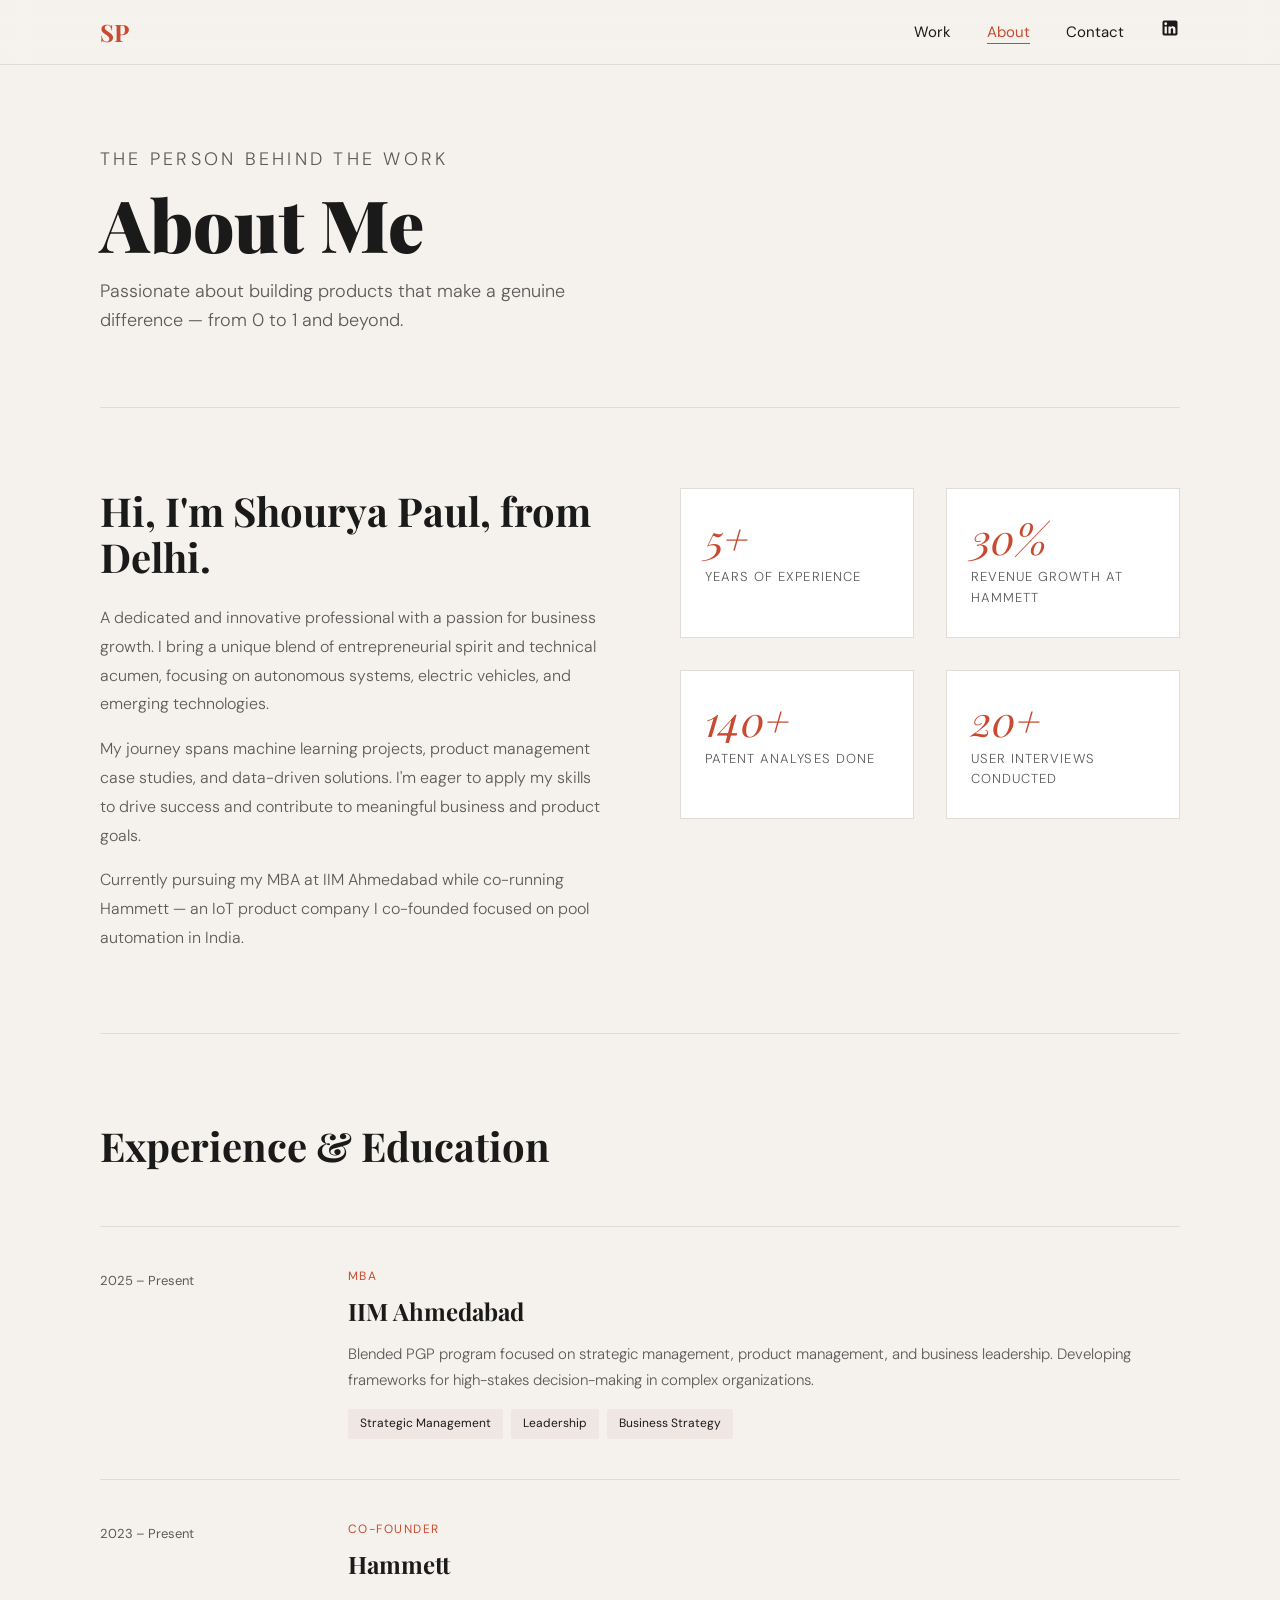
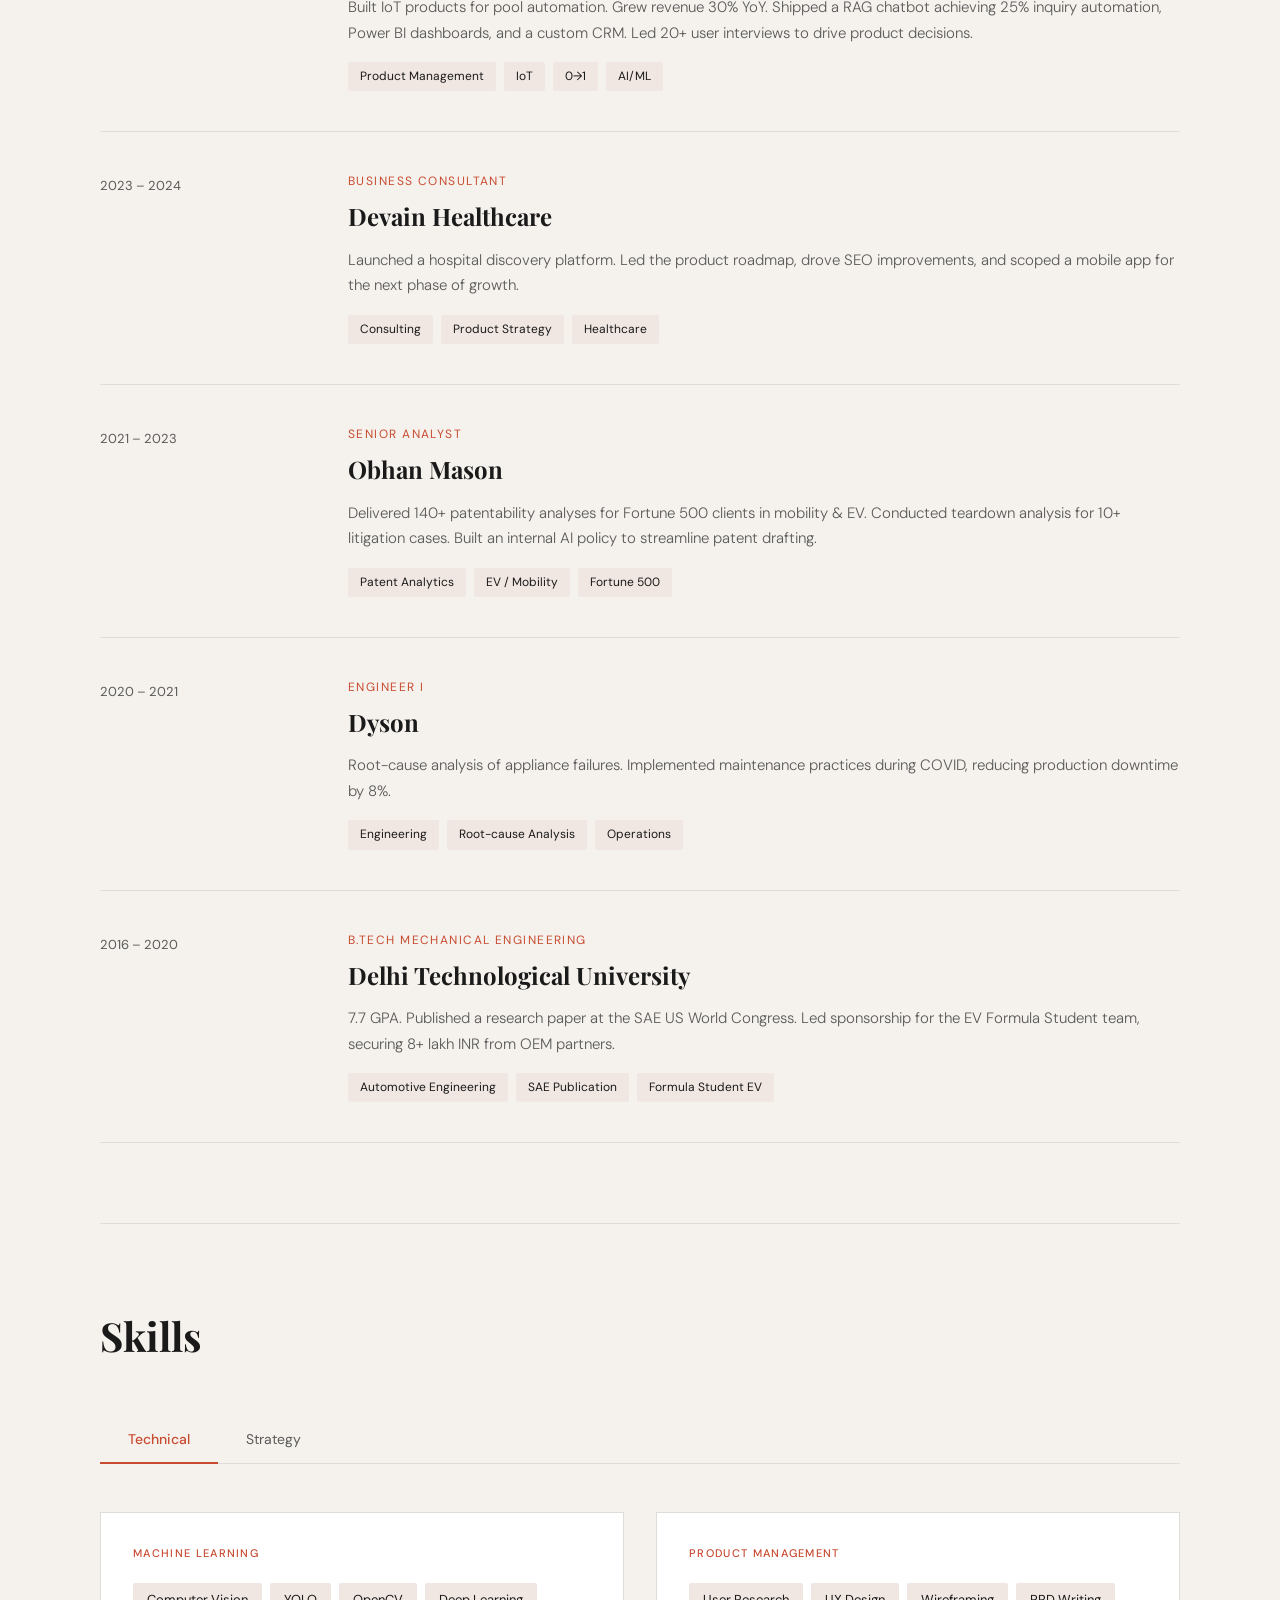
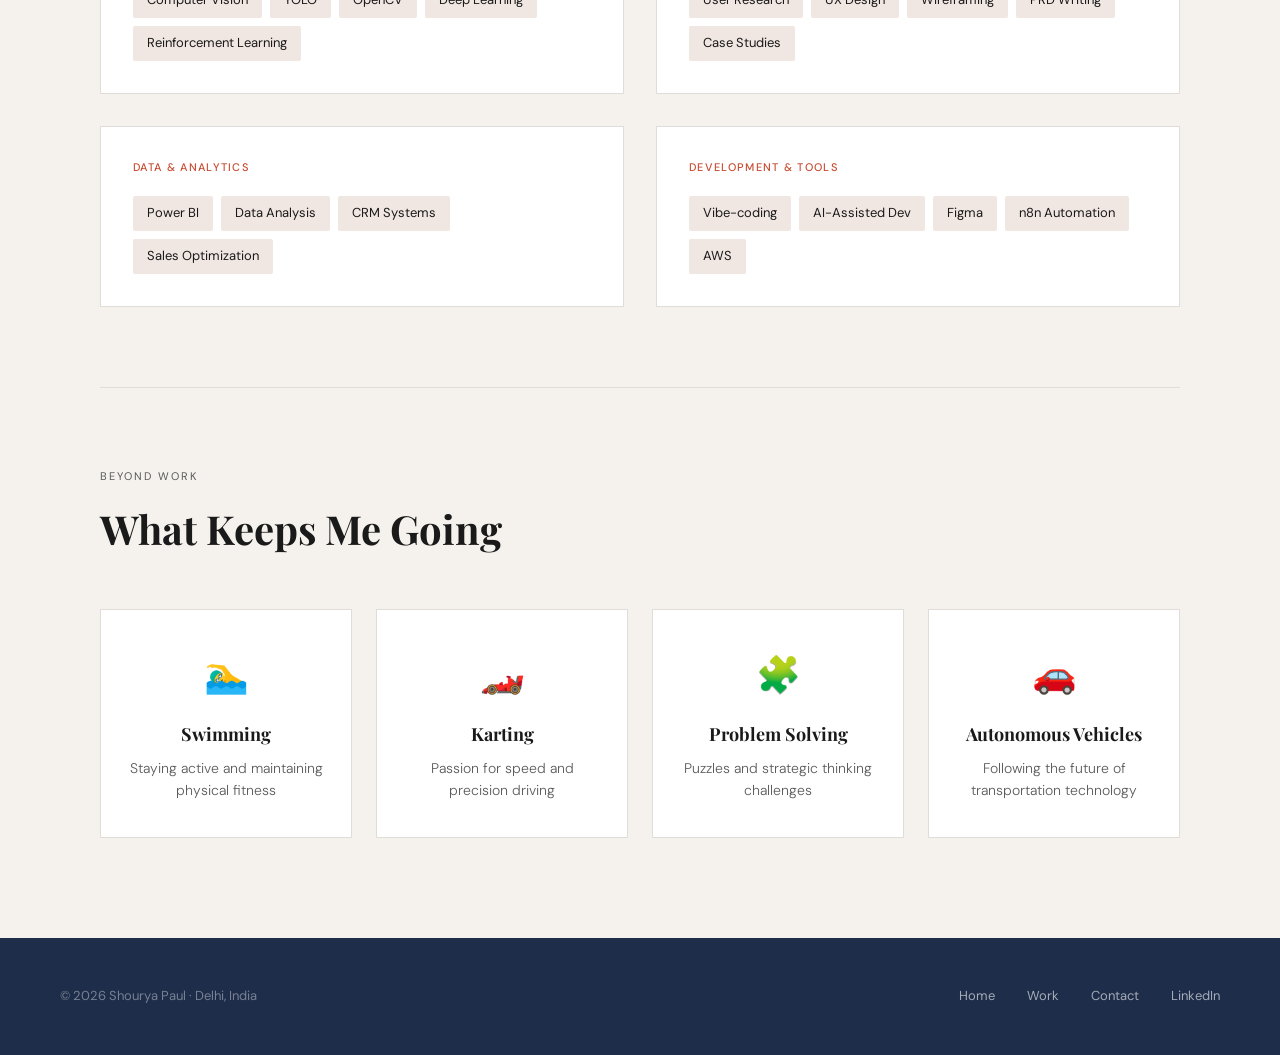
==== about.html @ 25ea6f94 "Add redesigned about.html" ====
<!DOCTYPE html>
<html lang="en">
<head>
  <meta charset="UTF-8">
  <meta name="viewport" content="width=device-width, initial-scale=1.0">
  <meta name="description" content="About Shourya Paul — Product Manager, Strategist, MBA at IIM Ahmedabad.">
  <title>About — Shourya Paul</title>
  <link href="https://fonts.googleapis.com/css2?family=Playfair+Display:ital,wght@0,700;0,900;1,700&family=DM+Sans:wght@300;400;500&display=swap" rel="stylesheet">
  <style>
    :root {
      --bg: #F5F2ED;
      --text-dark: #1A1A1A;
      --text-mid: #5A5A5A;
      --accent: #C84B31;
      --accent-light: #F0E6E2;
      --navy: #1E2D4A;
      --card-bg: #FFFFFF;
      --border: #E0DDD8;
    }

    *, *::before, *::after { box-sizing: border-box; margin: 0; padding: 0; }
    html { scroll-behavior: smooth; }
    body { background: var(--bg); color: var(--text-dark); font-family: 'DM Sans', sans-serif; font-weight: 400; line-height: 1.6; overflow-x: hidden; }
    a { text-decoration: none; color: inherit; }

    .fade-in-section { opacity: 0; transform: translateY(24px); transition: opacity 0.6s ease, transform 0.6s ease; }
    .fade-in-section.visible { opacity: 1; transform: translateY(0); }

    @keyframes fadeUp {
      from { opacity: 0; transform: translateY(20px); }
      to   { opacity: 1; transform: translateY(0); }
    }
    .anim-1 { animation: fadeUp 0.6s ease forwards; animation-delay: 0s; opacity: 0; }
    .anim-2 { animation: fadeUp 0.6s ease forwards; animation-delay: 0.15s; opacity: 0; }
    .anim-3 { animation: fadeUp 0.6s ease forwards; animation-delay: 0.3s; opacity: 0; }

    /* NAV */
    nav { position: sticky; top: 0; z-index: 100; background: rgba(245,242,237,0.85); backdrop-filter: blur(12px); -webkit-backdrop-filter: blur(12px); border-bottom: 1px solid var(--border); }
    .nav-inner { max-width: 1160px; margin: 0 auto; padding: 0 40px; height: 64px; display: flex; align-items: center; justify-content: space-between; }
    .nav-monogram { font-family: 'Playfair Display', serif; font-weight: 700; font-size: 24px; color: var(--accent); }
    .nav-links { display: flex; align-items: center; gap: 36px; list-style: none; }
    .nav-links a { font-family: 'DM Sans', sans-serif; font-weight: 400; font-size: 15px; color: var(--text-dark); position: relative; transition: color 0.2s; }
    .nav-links a::after { content: ''; position: absolute; bottom: -2px; left: 0; width: 0; height: 1px; background: var(--accent); transition: width 0.25s ease; }
    .nav-links a:hover, .nav-links a.active { color: var(--accent); }
    .nav-links a:hover::after, .nav-links a.active::after { width: 100%; }
    .nav-linkedin svg { transition: opacity 0.2s; }
    .nav-linkedin:hover svg { opacity: 0.7; }

    /* WRAP */
    .page-wrap { max-width: 1160px; margin: 0 auto; padding: 0 40px; }

    /* SECTION LABEL */
    .section-label { font-family: 'DM Sans', sans-serif; font-weight: 400; font-size: 11px; letter-spacing: 0.18em; text-transform: uppercase; color: var(--text-mid); margin-bottom: 12px; }

    /* PAGE HERO */
    .page-hero { padding: 80px 0 72px; border-bottom: 1px solid var(--border); margin-bottom: 80px; }
    .page-hero h1 { font-family: 'Playfair Display', serif; font-weight: 900; font-size: 72px; line-height: 1.05; color: var(--text-dark); margin-bottom: 16px; }
    .page-hero p { font-family: 'DM Sans', sans-serif; font-weight: 300; font-size: 18px; color: var(--text-mid); max-width: 500px; }

    /* BIO */
    .bio-section { display: grid; grid-template-columns: 1fr 1fr; gap: 80px; padding-bottom: 80px; border-bottom: 1px solid var(--border); margin-bottom: 80px; }
    .bio-heading { font-family: 'Playfair Display', serif; font-weight: 700; font-size: 40px; color: var(--text-dark); margin-bottom: 24px; line-height: 1.15; }
    .bio-text p { font-family: 'DM Sans', sans-serif; font-weight: 300; font-size: 16px; color: var(--text-mid); line-height: 1.8; margin-bottom: 16px; }
    .bio-text p:last-child { margin-bottom: 0; }

    .bio-stats { display: grid; grid-template-columns: 1fr 1fr; gap: 32px; align-content: start; }
    .stat-item { background: var(--card-bg); border: 1px solid var(--border); padding: 28px 24px; }
    .stat-number { font-family: 'Playfair Display', serif; font-style: italic; font-size: 42px; color: var(--accent); line-height: 1; margin-bottom: 8px; }
    .stat-label { font-family: 'DM Sans', sans-serif; font-weight: 300; font-size: 13px; color: var(--text-mid); text-transform: uppercase; letter-spacing: 0.08em; }

    /* EXPERIENCE TIMELINE */
    .experience-section { padding-bottom: 80px; border-bottom: 1px solid var(--border); margin-bottom: 80px; }
    .section-heading { font-family: 'Playfair Display', serif; font-weight: 700; font-size: 40px; color: var(--text-dark); margin-bottom: 48px; }

    .exp-item { display: grid; grid-template-columns: 200px 1fr; gap: 48px; padding: 40px 0; border-bottom: 1px solid var(--border); }
    .exp-item:first-of-type { border-top: 1px solid var(--border); }

    .exp-period { font-family: 'DM Sans', sans-serif; font-weight: 400; font-size: 13px; color: var(--text-mid); padding-top: 4px; }

    .exp-body { }
    .exp-role { font-family: 'DM Sans', sans-serif; font-weight: 400; font-size: 12px; letter-spacing: 0.12em; text-transform: uppercase; color: var(--accent); margin-bottom: 6px; }
    .exp-company { font-family: 'Playfair Display', serif; font-weight: 700; font-size: 24px; color: var(--text-dark); margin-bottom: 12px; }
    .exp-desc { font-family: 'DM Sans', sans-serif; font-weight: 300; font-size: 15px; color: var(--text-mid); line-height: 1.7; margin-bottom: 16px; }
    .exp-tags { display: flex; flex-wrap: wrap; gap: 8px; }
    .tag { background: var(--accent-light); color: var(--text-dark); padding: 5px 12px; font-family: 'DM Sans', sans-serif; font-size: 12px; border-radius: 2px; }

    /* SKILLS */
    .skills-section { padding-bottom: 80px; border-bottom: 1px solid var(--border); margin-bottom: 80px; }

    .skills-tabs { display: flex; gap: 0; border-bottom: 1px solid var(--border); margin-bottom: 48px; }
    .skills-tab { font-family: 'DM Sans', sans-serif; font-weight: 400; font-size: 14px; color: var(--text-mid); background: none; border: none; padding: 14px 28px; cursor: pointer; border-bottom: 2px solid transparent; transition: color 0.2s, border-color 0.2s; margin-bottom: -1px; }
    .skills-tab:hover { color: var(--text-dark); }
    .skills-tab.active { color: var(--accent); border-bottom-color: var(--accent); font-weight: 500; }

    .skills-panel { display: none; }
    .skills-panel.active { display: grid; grid-template-columns: repeat(2, 1fr); gap: 32px; }

    .skill-group { background: var(--card-bg); border: 1px solid var(--border); padding: 32px; }
    .skill-group-title { font-family: 'DM Sans', sans-serif; font-weight: 500; font-size: 11px; letter-spacing: 0.12em; text-transform: uppercase; color: var(--accent); margin-bottom: 20px; }
    .skill-pills { display: flex; flex-wrap: wrap; gap: 8px; }
    .pill { background: var(--accent-light); color: var(--text-dark); padding: 7px 14px; font-family: 'DM Sans', sans-serif; font-size: 13px; border-radius: 2px; transition: background 0.2s, color 0.2s; cursor: default; }
    .pill:hover { background: var(--navy); color: white; }

    /* INTERESTS */
    .interests-section { padding-bottom: 100px; }
    .interests-grid { display: grid; grid-template-columns: repeat(4, 1fr); gap: 24px; margin-top: 48px; }
    .interest-card { background: var(--card-bg); border: 1px solid var(--border); padding: 36px 28px; text-align: center; transition: transform 0.2s, box-shadow 0.2s; }
    .interest-card:hover { transform: translateY(-4px); box-shadow: 0 12px 32px rgba(0,0,0,0.07); }
    .interest-icon { font-size: 36px; margin-bottom: 16px; }
    .interest-name { font-family: 'Playfair Display', serif; font-weight: 700; font-size: 18px; color: var(--text-dark); margin-bottom: 8px; }
    .interest-desc { font-family: 'DM Sans', sans-serif; font-weight: 300; font-size: 14px; color: var(--text-mid); }

    /* FOOTER */
    .site-footer { background: var(--navy); padding: 48px 40px; }
    .footer-inner { max-width: 1160px; margin: 0 auto; display: flex; justify-content: space-between; align-items: center; flex-wrap: wrap; gap: 24px; }
    .footer-copy { font-family: 'DM Sans', sans-serif; font-size: 13px; color: rgba(255,255,255,0.4); }
    .footer-links { display: flex; gap: 32px; }
    .footer-links a { font-family: 'DM Sans', sans-serif; font-size: 13px; color: rgba(255,255,255,0.6); transition: color 0.2s; }
    .footer-links a:hover { color: white; }

    /* RESPONSIVE */
    @media (max-width: 900px) {
      .interests-grid { grid-template-columns: repeat(2, 1fr); }
    }
    @media (max-width: 768px) {
      .page-wrap { padding: 0 24px; }
      .nav-inner { padding: 0 24px; }
      .nav-links { gap: 20px; }
      .page-hero h1 { font-size: 48px; }
      .page-hero { padding: 48px 0 48px; margin-bottom: 48px; }
      .bio-section { grid-template-columns: 1fr; gap: 48px; }
      .bio-stats { grid-template-columns: 1fr 1fr; }
      .exp-item { grid-template-columns: 1fr; gap: 8px; }
      .skills-panel.active { grid-template-columns: 1fr; }
      .interests-grid { grid-template-columns: 1fr 1fr; }
      .section-heading { font-size: 32px; }
    }
  </style>
</head>
<body>

  <!-- NAV -->
  <nav>
    <div class="nav-inner">
      <a href="index.html" class="nav-monogram">SP</a>
      <ul class="nav-links">
        <li><a href="work.html">Work</a></li>
        <li><a href="about.html" class="active">About</a></li>
        <li><a href="contact.html">Contact</a></li>
        <li>
          <a href="https://linkedin.com/in/shourya-paul22" target="_blank" rel="noopener noreferrer" class="nav-linkedin" aria-label="LinkedIn">
            <svg width="20" height="20" viewBox="0 0 24 24" fill="#1A1A1A">
              <path d="M19 3a2 2 0 0 1 2 2v14a2 2 0 0 1-2 2H5a2 2 0 0 1-2-2V5a2 2 0 0 1 2-2h14m-.5 15.5v-5.3a3.26 3.26 0 0 0-3.26-3.26c-.85 0-1.84.52-2.32 1.3v-1.11h-2.79v8.37h2.79v-4.93c0-.77.62-1.4 1.39-1.4a1.4 1.4 0 0 1 1.4 1.4v4.93h2.79M6.88 8.56a1.68 1.68 0 0 0 1.68-1.68c0-.93-.75-1.69-1.68-1.69a1.69 1.69 0 0 0-1.69 1.69c0 .93.76 1.68 1.69 1.68m1.39 9.94v-8.37H5.5v8.37h2.77z"/>
            </svg>
          </a>
        </li>
      </ul>
    </div>
  </nav>

  <div class="page-wrap">

    <!-- PAGE HERO -->
    <div class="page-hero">
      <p class="section-label anim-1">The Person Behind the Work</p>
      <h1 class="anim-2">About Me</h1>
      <p class="anim-3">Passionate about building products that make a genuine difference — from 0 to 1 and beyond.</p>
    </div>

    <!-- BIO -->
    <section class="bio-section fade-in-section">
      <div class="bio-text">
        <h2 class="bio-heading">Hi, I'm Shourya Paul, from Delhi.</h2>
        <p>A dedicated and innovative professional with a passion for business growth. I bring a unique blend of entrepreneurial spirit and technical acumen, focusing on autonomous systems, electric vehicles, and emerging technologies.</p>
        <p>My journey spans machine learning projects, product management case studies, and data-driven solutions. I'm eager to apply my skills to drive success and contribute to meaningful business and product goals.</p>
        <p>Currently pursuing my MBA at IIM Ahmedabad while co-running Hammett — an IoT product company I co-founded focused on pool automation in India.</p>
      </div>
      <div class="bio-stats">
        <div class="stat-item">
          <div class="stat-number">5+</div>
          <div class="stat-label">Years of Experience</div>
        </div>
        <div class="stat-item">
          <div class="stat-number">30%</div>
          <div class="stat-label">Revenue Growth at Hammett</div>
        </div>
        <div class="stat-item">
          <div class="stat-number">140+</div>
          <div class="stat-label">Patent Analyses Done</div>
        </div>
        <div class="stat-item">
          <div class="stat-number">20+</div>
          <div class="stat-label">User Interviews Conducted</div>
        </div>
      </div>
    </section>

    <!-- EXPERIENCE & EDUCATION -->
    <section class="experience-section fade-in-section">
      <h2 class="section-heading">Experience &amp; Education</h2>

      <div class="exp-item">
        <div class="exp-period">2025 – Present</div>
        <div class="exp-body">
          <div class="exp-role">MBA</div>
          <div class="exp-company">IIM Ahmedabad</div>
          <p class="exp-desc">Blended PGP program focused on strategic management, product management, and business leadership. Developing frameworks for high-stakes decision-making in complex organizations.</p>
          <div class="exp-tags"><span class="tag">Strategic Management</span><span class="tag">Leadership</span><span class="tag">Business Strategy</span></div>
        </div>
      </div>

      <div class="exp-item">
        <div class="exp-period">2023 – Present</div>
        <div class="exp-body">
          <div class="exp-role">Co-Founder</div>
          <div class="exp-company">Hammett</div>
          <p class="exp-desc">Built IoT products for pool automation. Grew revenue 30% YoY. Shipped a RAG chatbot achieving 25% inquiry automation, Power BI dashboards, and a custom CRM. Led 20+ user interviews to drive product decisions.</p>
          <div class="exp-tags"><span class="tag">Product Management</span><span class="tag">IoT</span><span class="tag">0→1</span><span class="tag">AI/ML</span></div>
        </div>
      </div>

      <div class="exp-item">
        <div class="exp-period">2023 – 2024</div>
        <div class="exp-body">
          <div class="exp-role">Business Consultant</div>
          <div class="exp-company">Devain Healthcare</div>
          <p class="exp-desc">Launched a hospital discovery platform. Led the product roadmap, drove SEO improvements, and scoped a mobile app for the next phase of growth.</p>
          <div class="exp-tags"><span class="tag">Consulting</span><span class="tag">Product Strategy</span><span class="tag">Healthcare</span></div>
        </div>
      </div>

      <div class="exp-item">
        <div class="exp-period">2021 – 2023</div>
        <div class="exp-body">
          <div class="exp-role">Senior Analyst</div>
          <div class="exp-company">Obhan Mason</div>
          <p class="exp-desc">Delivered 140+ patentability analyses for Fortune 500 clients in mobility &amp; EV. Conducted teardown analysis for 10+ litigation cases. Built an internal AI policy to streamline patent drafting.</p>
          <div class="exp-tags"><span class="tag">Patent Analytics</span><span class="tag">EV / Mobility</span><span class="tag">Fortune 500</span></div>
        </div>
      </div>

      <div class="exp-item">
        <div class="exp-period">2020 – 2021</div>
        <div class="exp-body">
          <div class="exp-role">Engineer I</div>
          <div class="exp-company">Dyson</div>
          <p class="exp-desc">Root-cause analysis of appliance failures. Implemented maintenance practices during COVID, reducing production downtime by 8%.</p>
          <div class="exp-tags"><span class="tag">Engineering</span><span class="tag">Root-cause Analysis</span><span class="tag">Operations</span></div>
        </div>
      </div>

      <div class="exp-item">
        <div class="exp-period">2016 – 2020</div>
        <div class="exp-body">
          <div class="exp-role">B.Tech Mechanical Engineering</div>
          <div class="exp-company">Delhi Technological University</div>
          <p class="exp-desc">7.7 GPA. Published a research paper at the SAE US World Congress. Led sponsorship for the EV Formula Student team, securing 8+ lakh INR from OEM partners.</p>
          <div class="exp-tags"><span class="tag">Automotive Engineering</span><span class="tag">SAE Publication</span><span class="tag">Formula Student EV</span></div>
        </div>
      </div>
    </section>

    <!-- SKILLS -->
    <section class="skills-section fade-in-section">
      <h2 class="section-heading">Skills</h2>

      <div class="skills-tabs">
        <button class="skills-tab active" data-panel="technical">Technical</button>
        <button class="skills-tab" data-panel="strategy">Strategy</button>
      </div>

      <!-- Technical -->
      <div class="skills-panel active" id="panel-technical">
        <div class="skill-group">
          <div class="skill-group-title">Machine Learning</div>
          <div class="skill-pills">
            <span class="pill">Computer Vision</span>
            <span class="pill">YOLO</span>
            <span class="pill">OpenCV</span>
            <span class="pill">Deep Learning</span>
            <span class="pill">Reinforcement Learning</span>
          </div>
        </div>
        <div class="skill-group">
          <div class="skill-group-title">Product Management</div>
          <div class="skill-pills">
            <span class="pill">User Research</span>
            <span class="pill">UX Design</span>
            <span class="pill">Wireframing</span>
            <span class="pill">PRD Writing</span>
            <span class="pill">Case Studies</span>
          </div>
        </div>
        <div class="skill-group">
          <div class="skill-group-title">Data &amp; Analytics</div>
          <div class="skill-pills">
            <span class="pill">Power BI</span>
            <span class="pill">Data Analysis</span>
            <span class="pill">CRM Systems</span>
            <span class="pill">Sales Optimization</span>
          </div>
        </div>
        <div class="skill-group">
          <div class="skill-group-title">Development &amp; Tools</div>
          <div class="skill-pills">
            <span class="pill">Vibe-coding</span>
            <span class="pill">AI-Assisted Dev</span>
            <span class="pill">Figma</span>
            <span class="pill">n8n Automation</span>
            <span class="pill">AWS</span>
          </div>
        </div>
      </div>

      <!-- Strategy -->
      <div class="skills-panel" id="panel-strategy">
        <div class="skill-group">
          <div class="skill-group-title">Go-to-Market</div>
          <div class="skill-pills">
            <span class="pill">GTM Strategy</span>
            <span class="pill">Product Launch</span>
            <span class="pill">Market Entry</span>
            <span class="pill">Channel Strategy</span>
          </div>
        </div>
        <div class="skill-group">
          <div class="skill-group-title">Market Analysis</div>
          <div class="skill-pills">
            <span class="pill">Market Research</span>
            <span class="pill">Customer Segmentation</span>
            <span class="pill">Market Sizing</span>
            <span class="pill">Trend Analysis</span>
          </div>
        </div>
        <div class="skill-group">
          <div class="skill-group-title">Competitor Analysis</div>
          <div class="skill-pills">
            <span class="pill">Competitive Intelligence</span>
            <span class="pill">Feature Comparison</span>
            <span class="pill">Positioning Strategy</span>
            <span class="pill">SWOT Analysis</span>
          </div>
        </div>
        <div class="skill-group">
          <div class="skill-group-title">Strategic Planning</div>
          <div class="skill-pills">
            <span class="pill">Business Strategy</span>
            <span class="pill">Product Roadmap</span>
            <span class="pill">Growth Strategy</span>
            <span class="pill">Resource Planning</span>
          </div>
        </div>
      </div>
    </section>

    <!-- INTERESTS -->
    <section class="interests-section fade-in-section">
      <p class="section-label">Beyond Work</p>
      <h2 class="section-heading">What Keeps Me Going</h2>
      <div class="interests-grid">
        <div class="interest-card">
          <div class="interest-icon">🏊‍♂️</div>
          <div class="interest-name">Swimming</div>
          <div class="interest-desc">Staying active and maintaining physical fitness</div>
        </div>
        <div class="interest-card">
          <div class="interest-icon">🏎️</div>
          <div class="interest-name">Karting</div>
          <div class="interest-desc">Passion for speed and precision driving</div>
        </div>
        <div class="interest-card">
          <div class="interest-icon">🧩</div>
          <div class="interest-name">Problem Solving</div>
          <div class="interest-desc">Puzzles and strategic thinking challenges</div>
        </div>
        <div class="interest-card">
          <div class="interest-icon">🚗</div>
          <div class="interest-name">Autonomous Vehicles</div>
          <div class="interest-desc">Following the future of transportation technology</div>
        </div>
      </div>
    </section>

  </div>

  <!-- FOOTER -->
  <footer class="site-footer">
    <div class="footer-inner">
      <span class="footer-copy">© 2026 Shourya Paul · Delhi, India</span>
      <div class="footer-links">
        <a href="index.html">Home</a>
        <a href="work.html">Work</a>
        <a href="contact.html">Contact</a>
        <a href="https://linkedin.com/in/shourya-paul22" target="_blank" rel="noopener noreferrer">LinkedIn</a>
      </div>
    </div>
  </footer>

  <script>
    // Skills tabs
    const skillsTabs = document.querySelectorAll('.skills-tab');
    skillsTabs.forEach(tab => {
      tab.addEventListener('click', () => {
        const panel = tab.getAttribute('data-panel');
        skillsTabs.forEach(t => t.classList.remove('active'));
        document.querySelectorAll('.skills-panel').forEach(p => p.classList.remove('active'));
        tab.classList.add('active');
        document.getElementById('panel-' + panel).classList.add('active');
      });
    });

    // Scroll fade-in
    const observer = new IntersectionObserver((entries) => {
      entries.forEach(e => { if (e.isIntersecting) e.target.classList.add('visible'); });
    }, { threshold: 0.08 });
    document.querySelectorAll('.fade-in-section').forEach(el => observer.observe(el));
  </script>
</body>
</html>
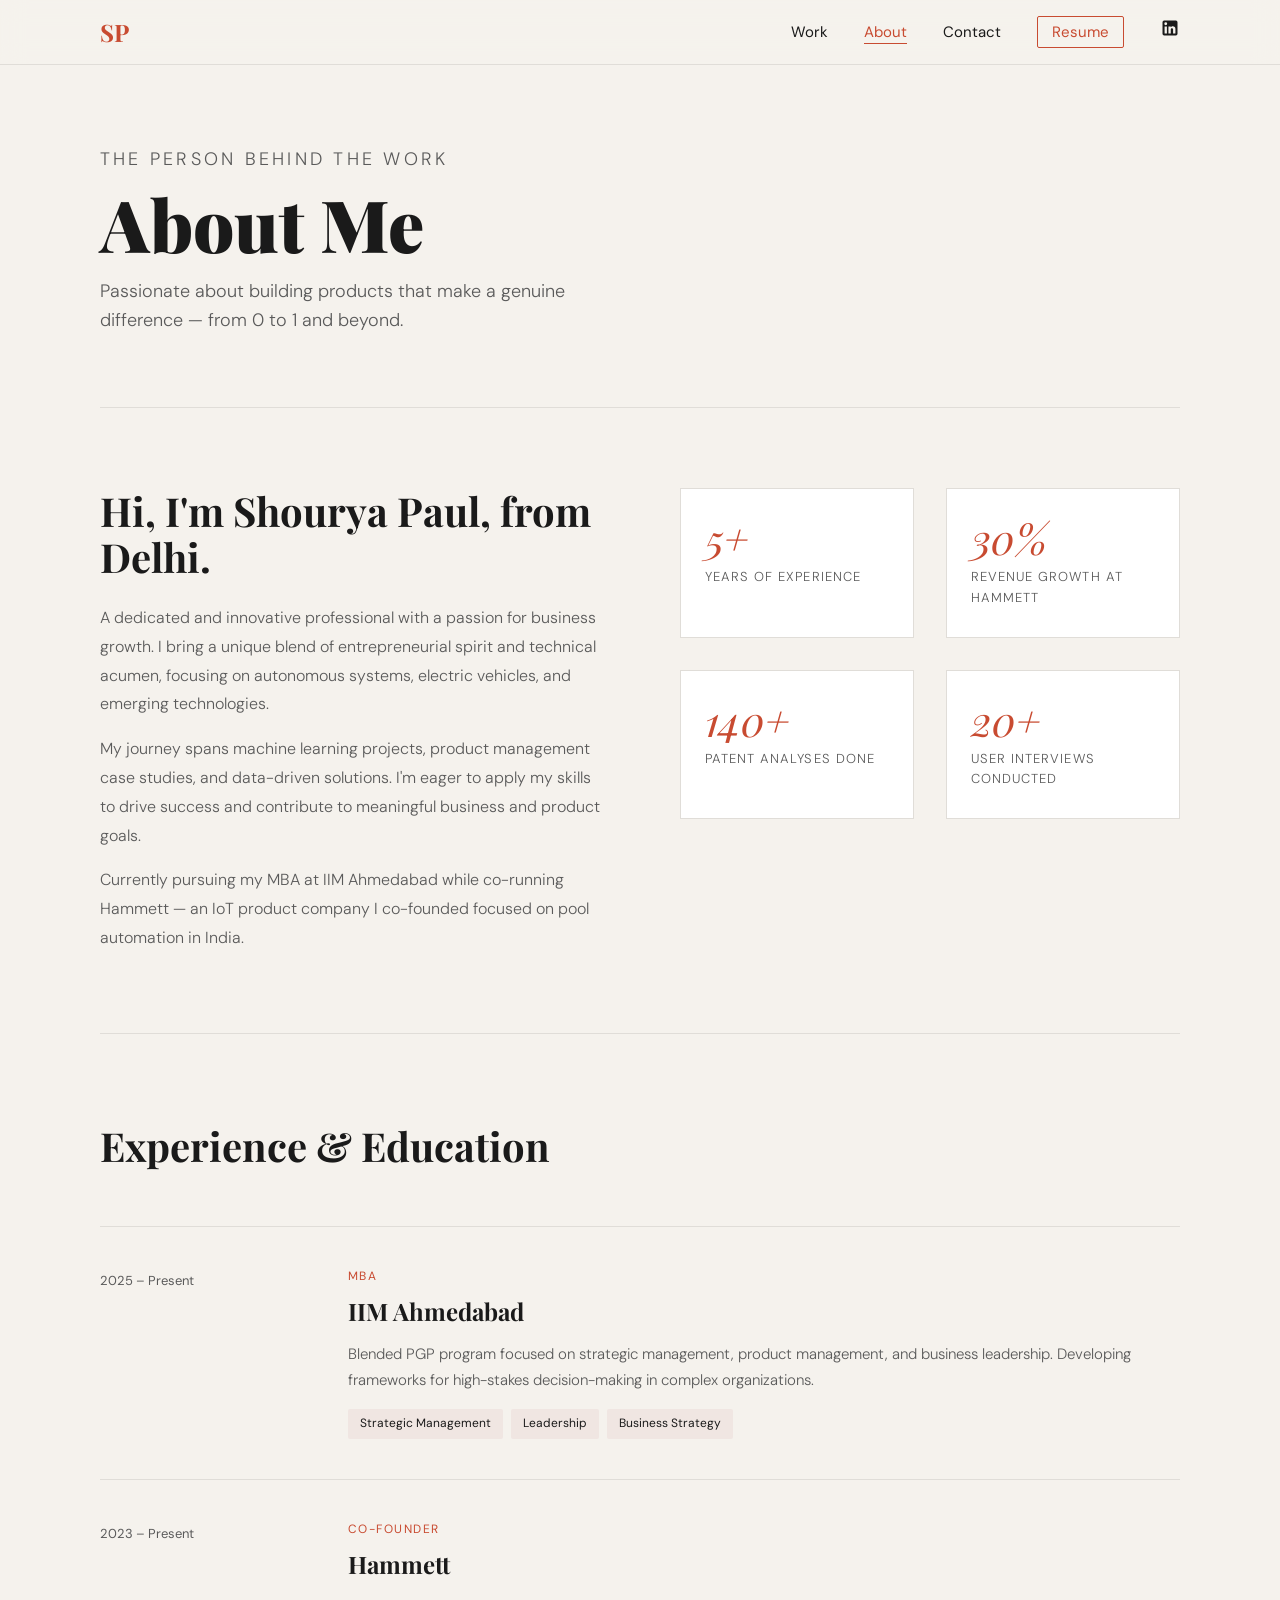
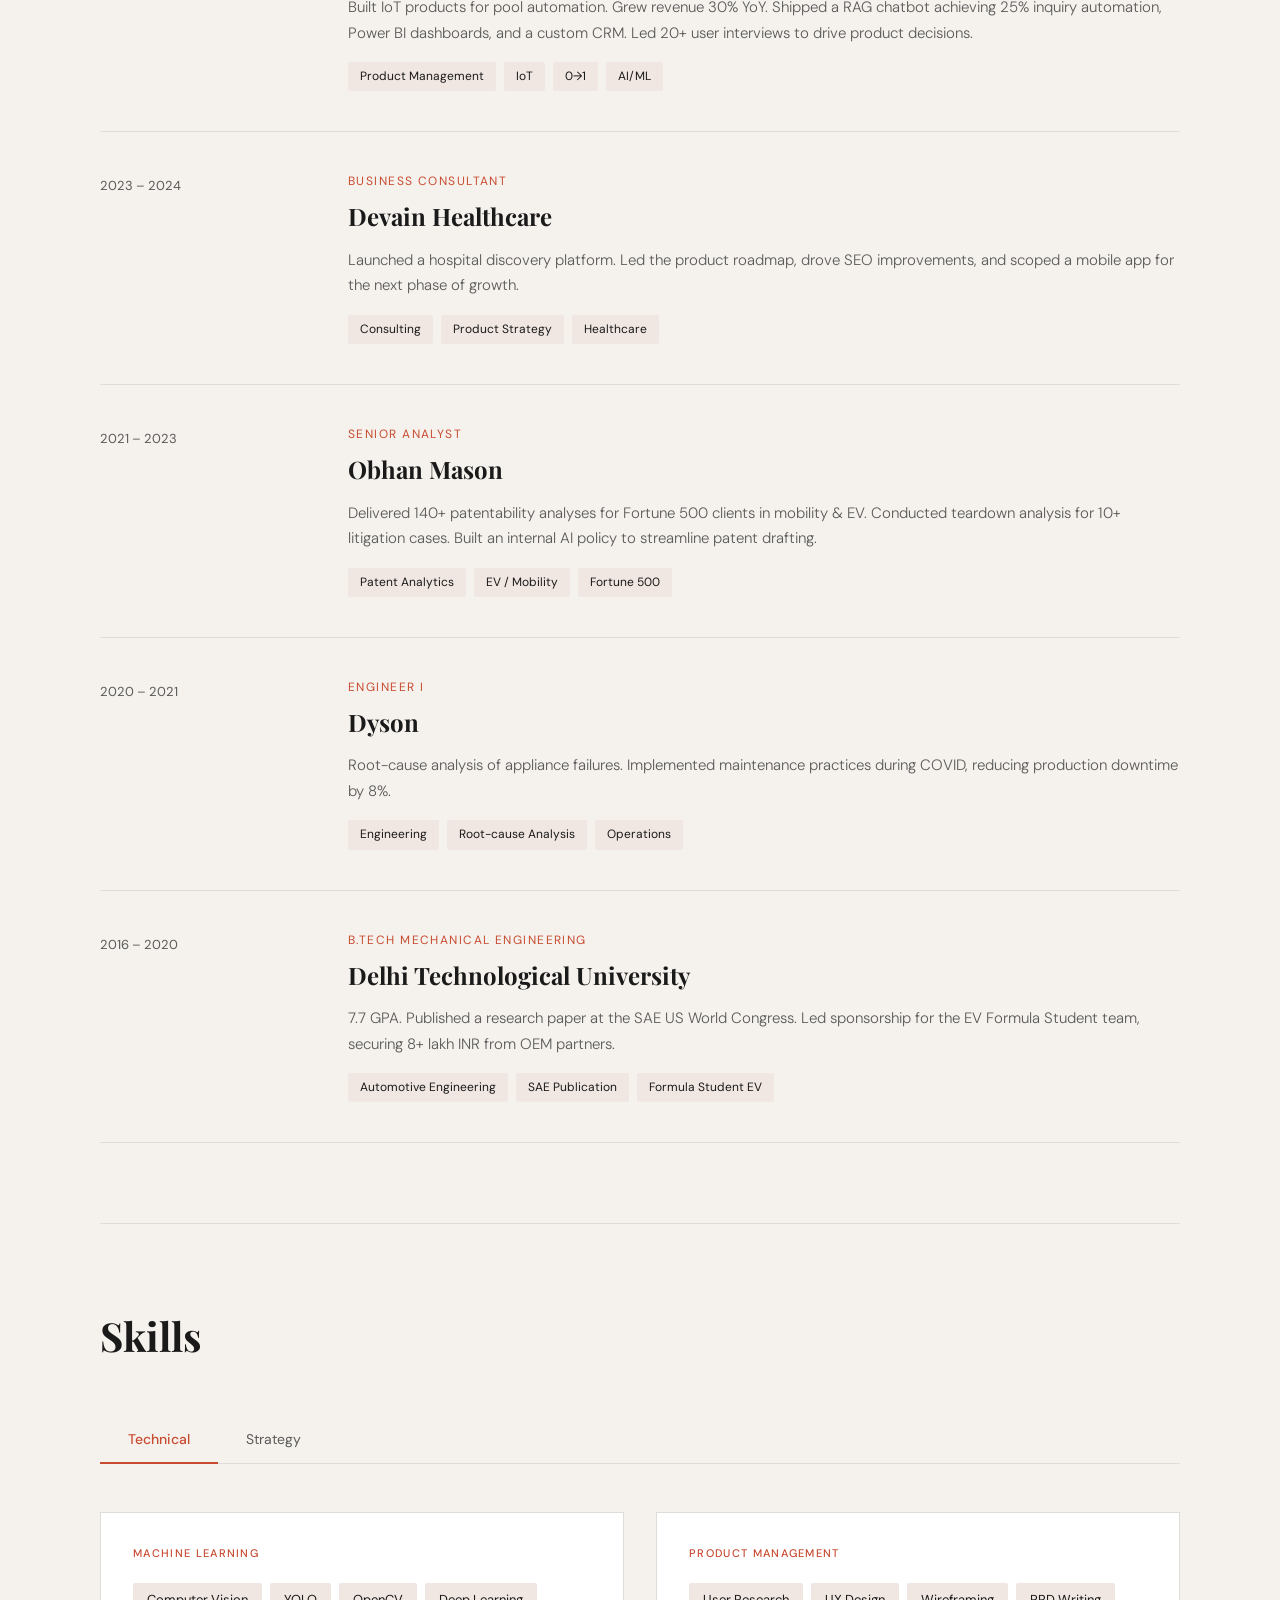
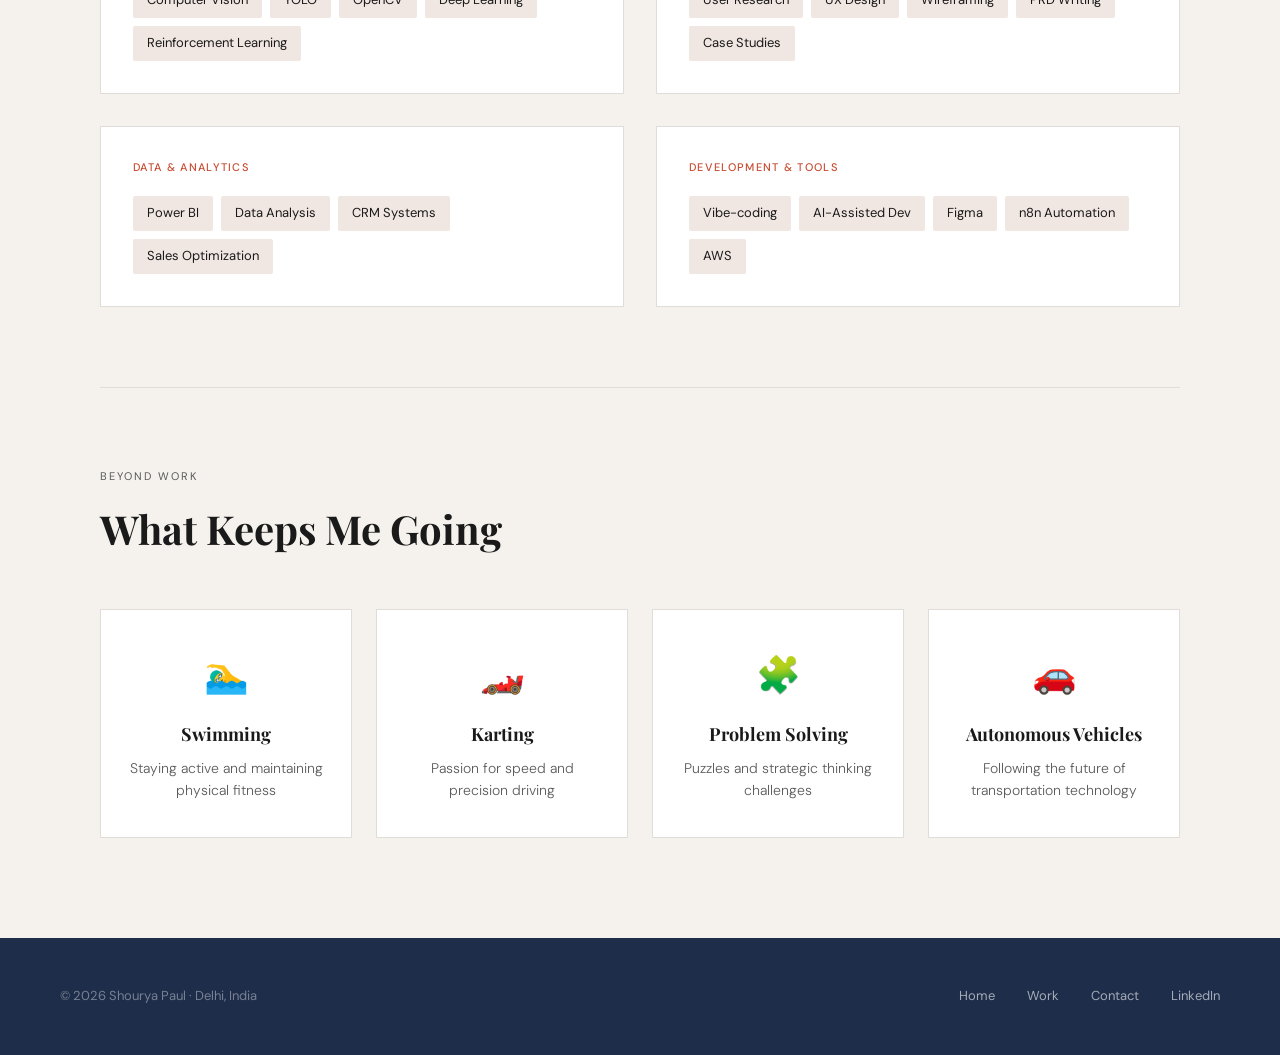
==== commit b2746291: "Update about.html" ====
--- a/about.html
+++ b/about.html
@@ -43,6 +43,9 @@
     .nav-links a::after { content: ''; position: absolute; bottom: -2px; left: 0; width: 0; height: 1px; background: var(--accent); transition: width 0.25s ease; }
     .nav-links a:hover, .nav-links a.active { color: var(--accent); }
     .nav-links a:hover::after, .nav-links a.active::after { width: 100%; }
+    .nav-resume { font-family: 'DM Sans', sans-serif; font-size: 13px; font-weight: 500; color: var(--accent) !important; border: 1px solid var(--accent); padding: 5px 14px; border-radius: 2px; transition: background 0.2s, color 0.2s; }
+    .nav-resume:hover { background: var(--accent); color: white !important; }
+    .nav-resume::after { display: none !important; }
     .nav-linkedin svg { transition: opacity 0.2s; }
     .nav-linkedin:hover svg { opacity: 0.7; }
 
@@ -147,6 +150,7 @@
         <li><a href="work.html">Work</a></li>
         <li><a href="about.html" class="active">About</a></li>
         <li><a href="contact.html">Contact</a></li>
+        <li><a href="https://iima1-my.sharepoint.com/:w:/g/personal/bpgp25shourya_iima_ac_in/IQBRQEPeNV-XToEo9DGmGY9GAXeZsDJCK5v2bTV4183C_gU?e=xTIPM1" target="_blank" rel="noopener noreferrer" class="nav-resume">Resume</a></li>
         <li>
           <a href="https://linkedin.com/in/shourya-paul22" target="_blank" rel="noopener noreferrer" class="nav-linkedin" aria-label="LinkedIn">
             <svg width="20" height="20" viewBox="0 0 24 24" fill="#1A1A1A">
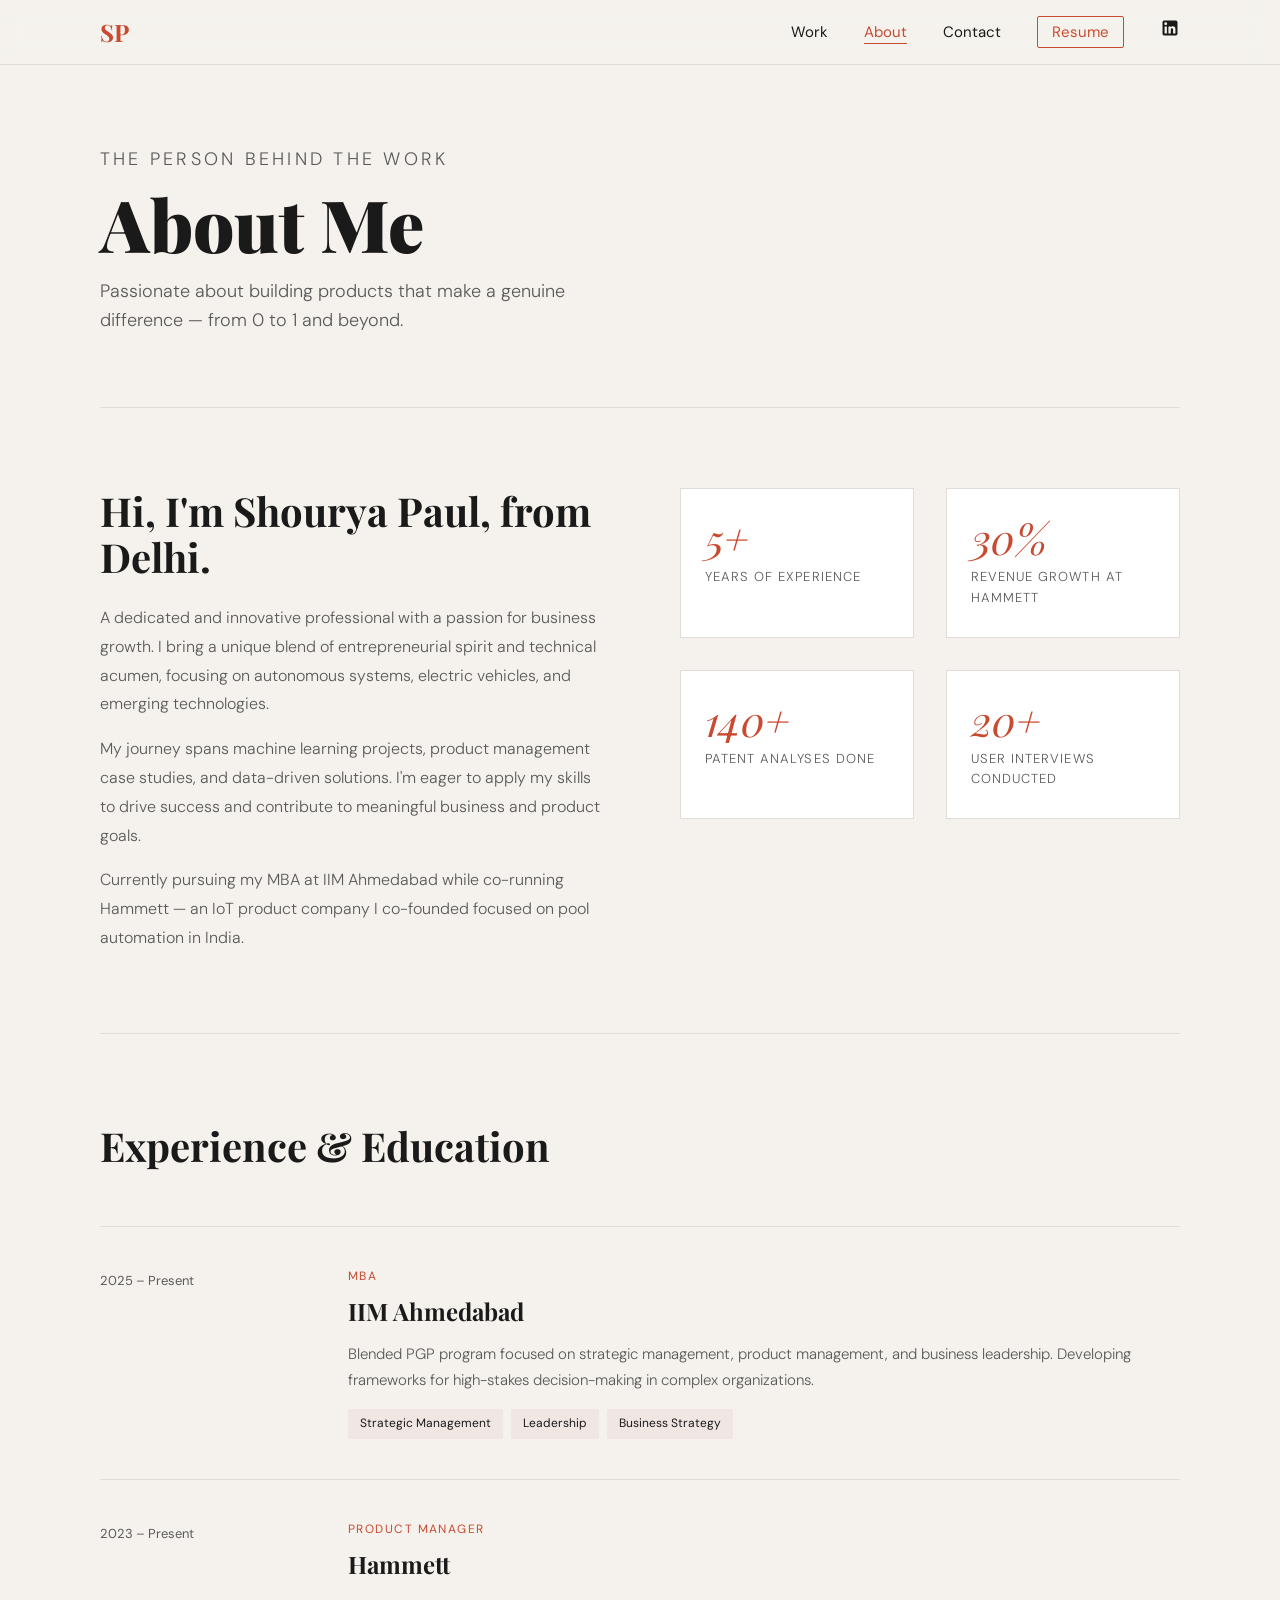
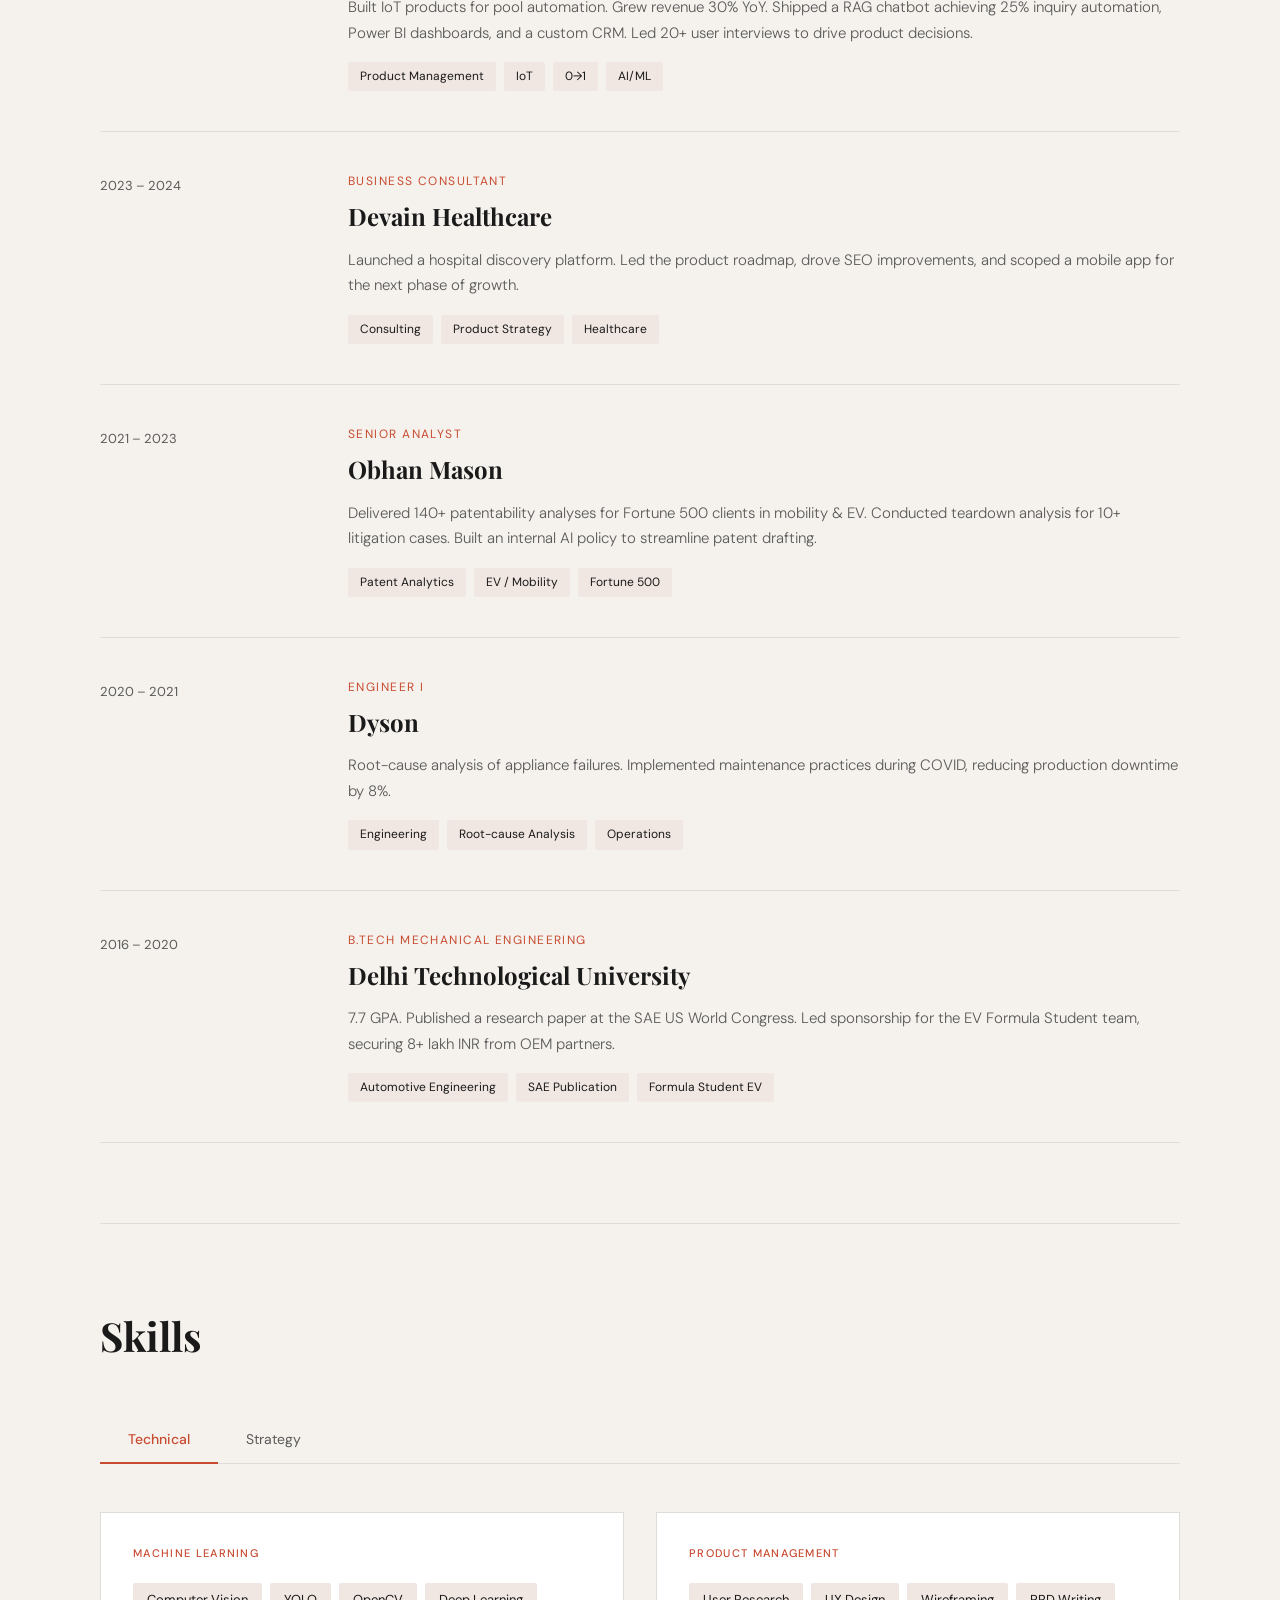
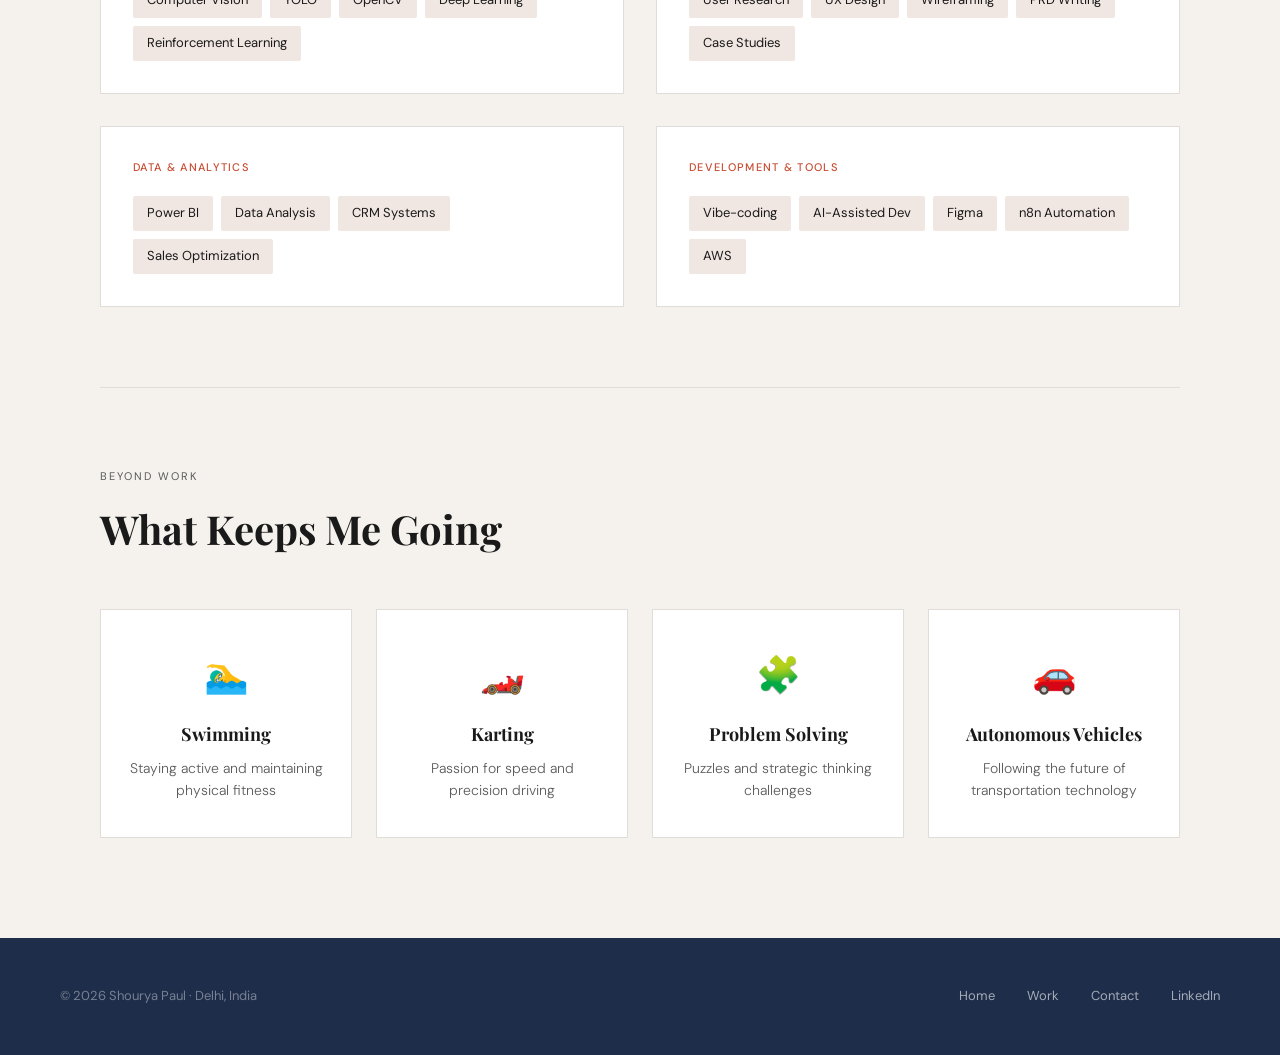
==== commit 5e080883: "Update Hammett designation to Product Manager on About page" ====
--- a/about.html
+++ b/about.html
@@ -216,7 +216,7 @@
       <div class="exp-item">
         <div class="exp-period">2023 – Present</div>
         <div class="exp-body">
-          <div class="exp-role">Co-Founder</div>
+          <div class="exp-role">Product Manager</div>
           <div class="exp-company">Hammett</div>
           <p class="exp-desc">Built IoT products for pool automation. Grew revenue 30% YoY. Shipped a RAG chatbot achieving 25% inquiry automation, Power BI dashboards, and a custom CRM. Led 20+ user interviews to drive product decisions.</p>
           <div class="exp-tags"><span class="tag">Product Management</span><span class="tag">IoT</span><span class="tag">0→1</span><span class="tag">AI/ML</span></div>
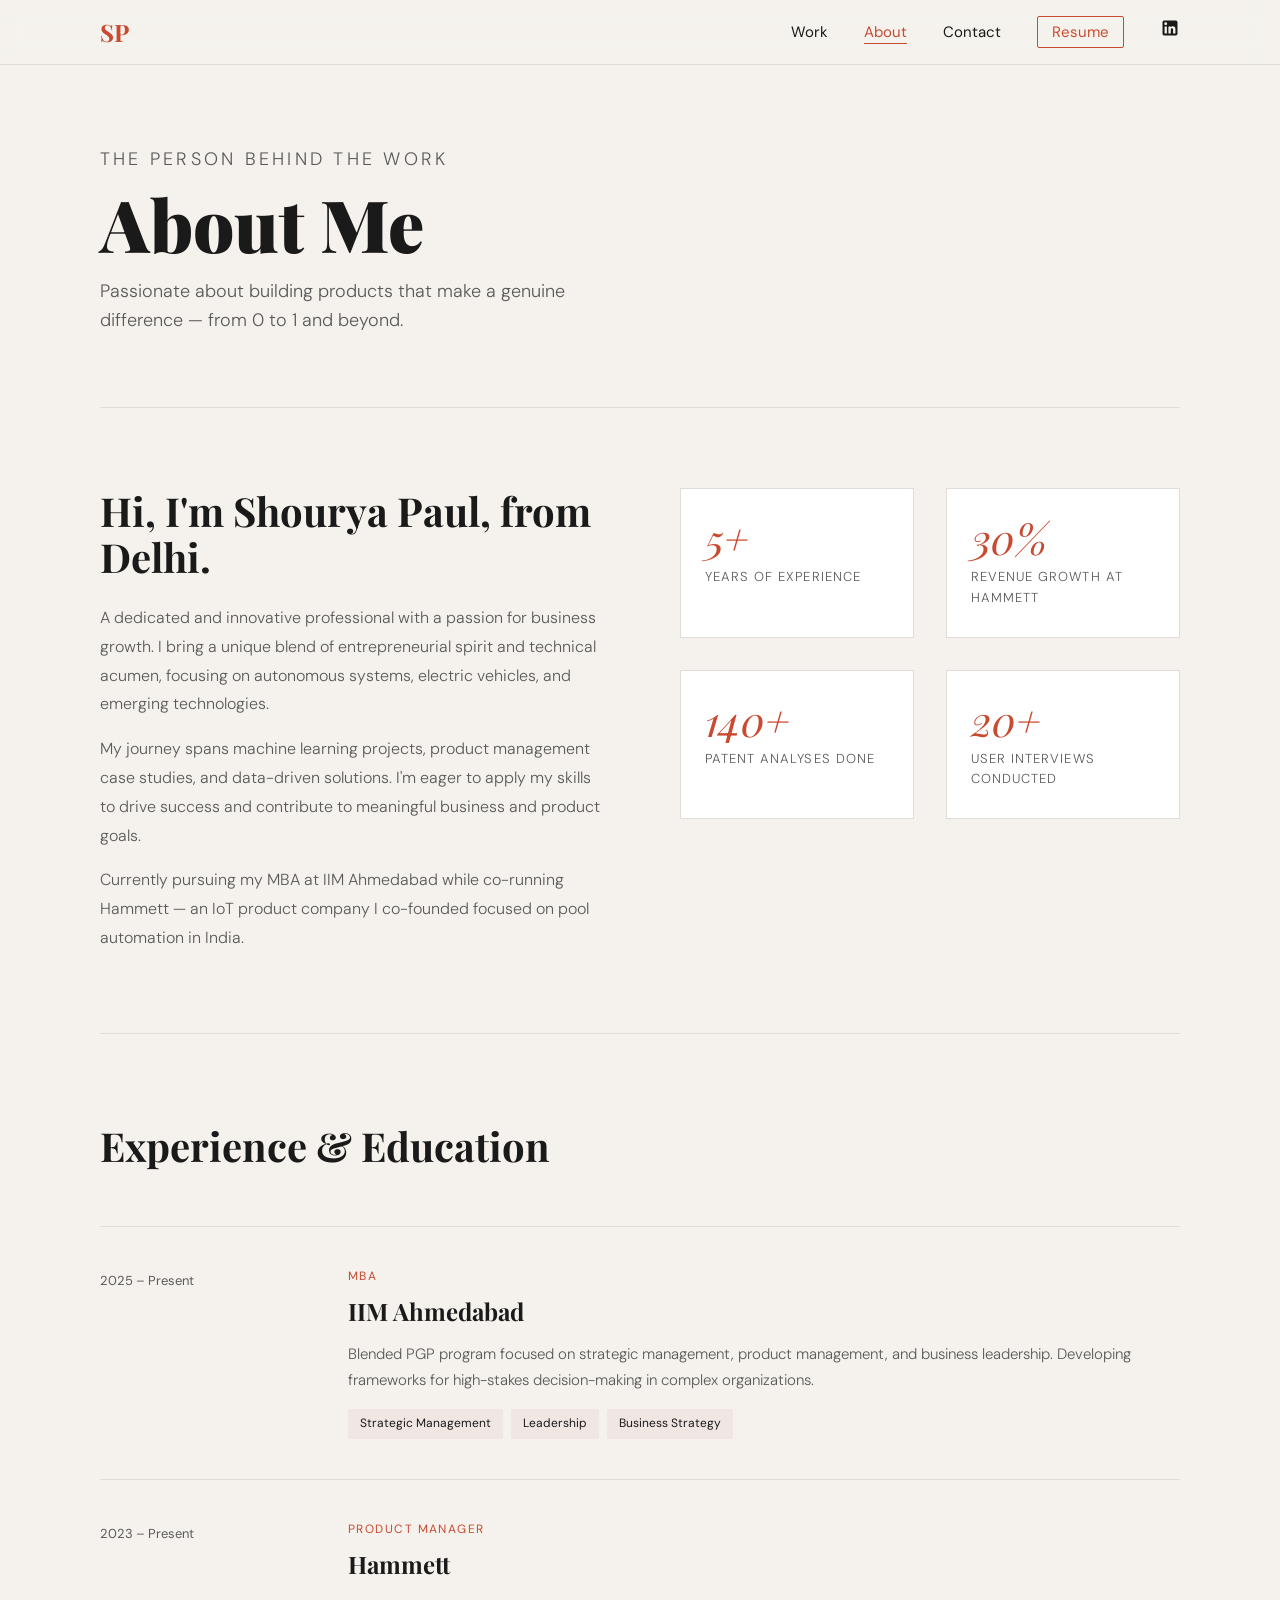
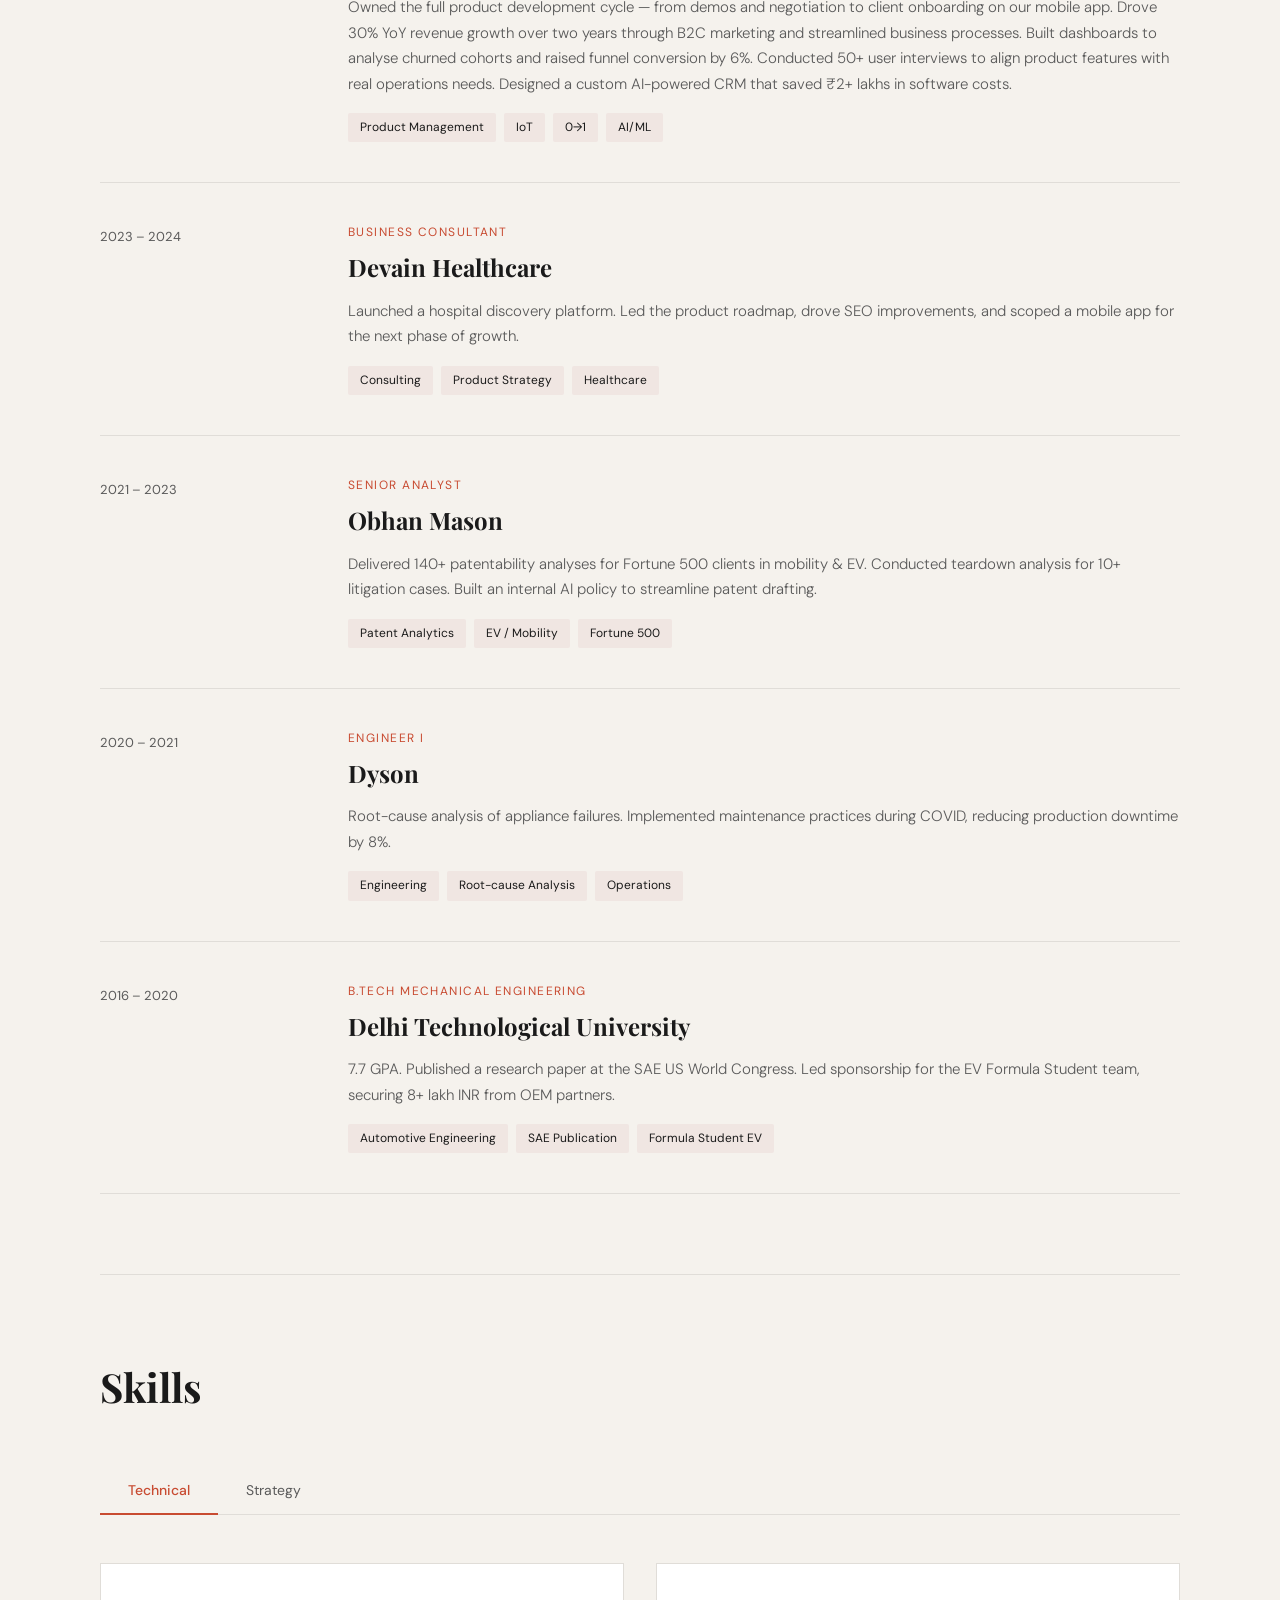
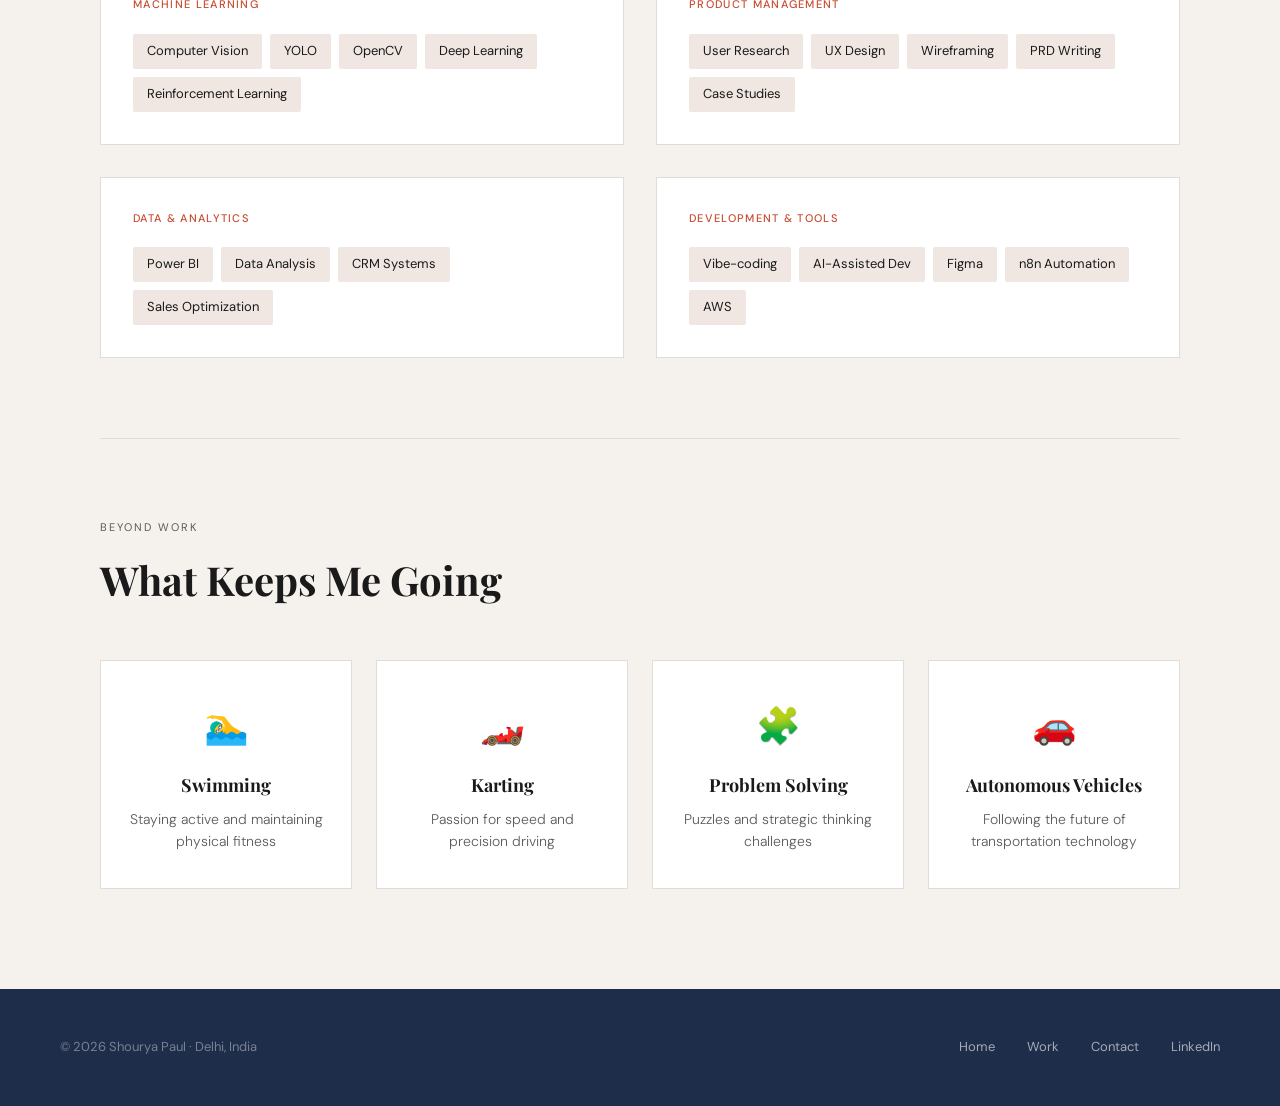
==== commit 5cc990da: "Update Hammett experience description on About page" ====
--- a/about.html
+++ b/about.html
@@ -218,7 +218,7 @@
         <div class="exp-body">
           <div class="exp-role">Product Manager</div>
           <div class="exp-company">Hammett</div>
-          <p class="exp-desc">Built IoT products for pool automation. Grew revenue 30% YoY. Shipped a RAG chatbot achieving 25% inquiry automation, Power BI dashboards, and a custom CRM. Led 20+ user interviews to drive product decisions.</p>
+          <p class="exp-desc">Owned the full product development cycle — from demos and negotiation to client onboarding on our mobile app. Drove 30% YoY revenue growth over two years through B2C marketing and streamlined business processes. Built dashboards to analyse churned cohorts and raised funnel conversion by 6%. Conducted 50+ user interviews to align product features with real operations needs. Designed a custom AI-powered CRM that saved ₹2+ lakhs in software costs.</p>
           <div class="exp-tags"><span class="tag">Product Management</span><span class="tag">IoT</span><span class="tag">0→1</span><span class="tag">AI/ML</span></div>
         </div>
       </div>
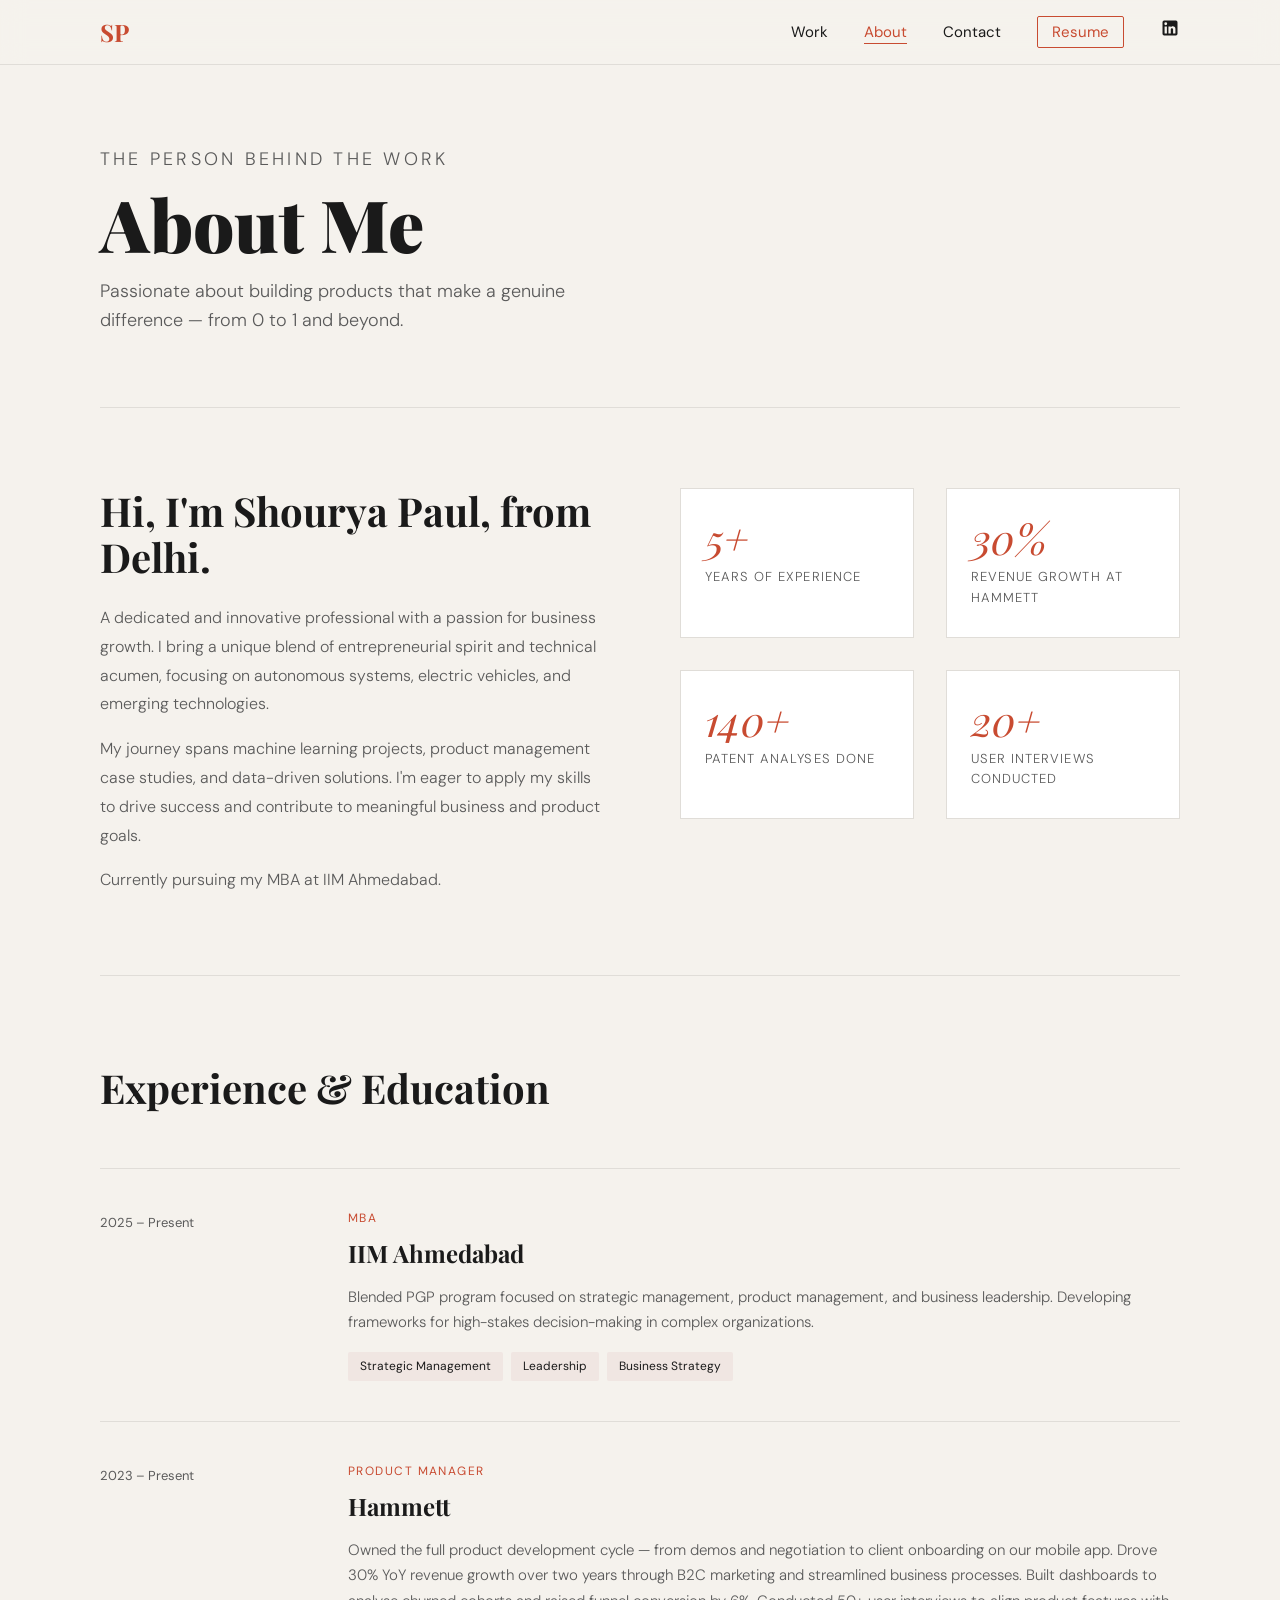
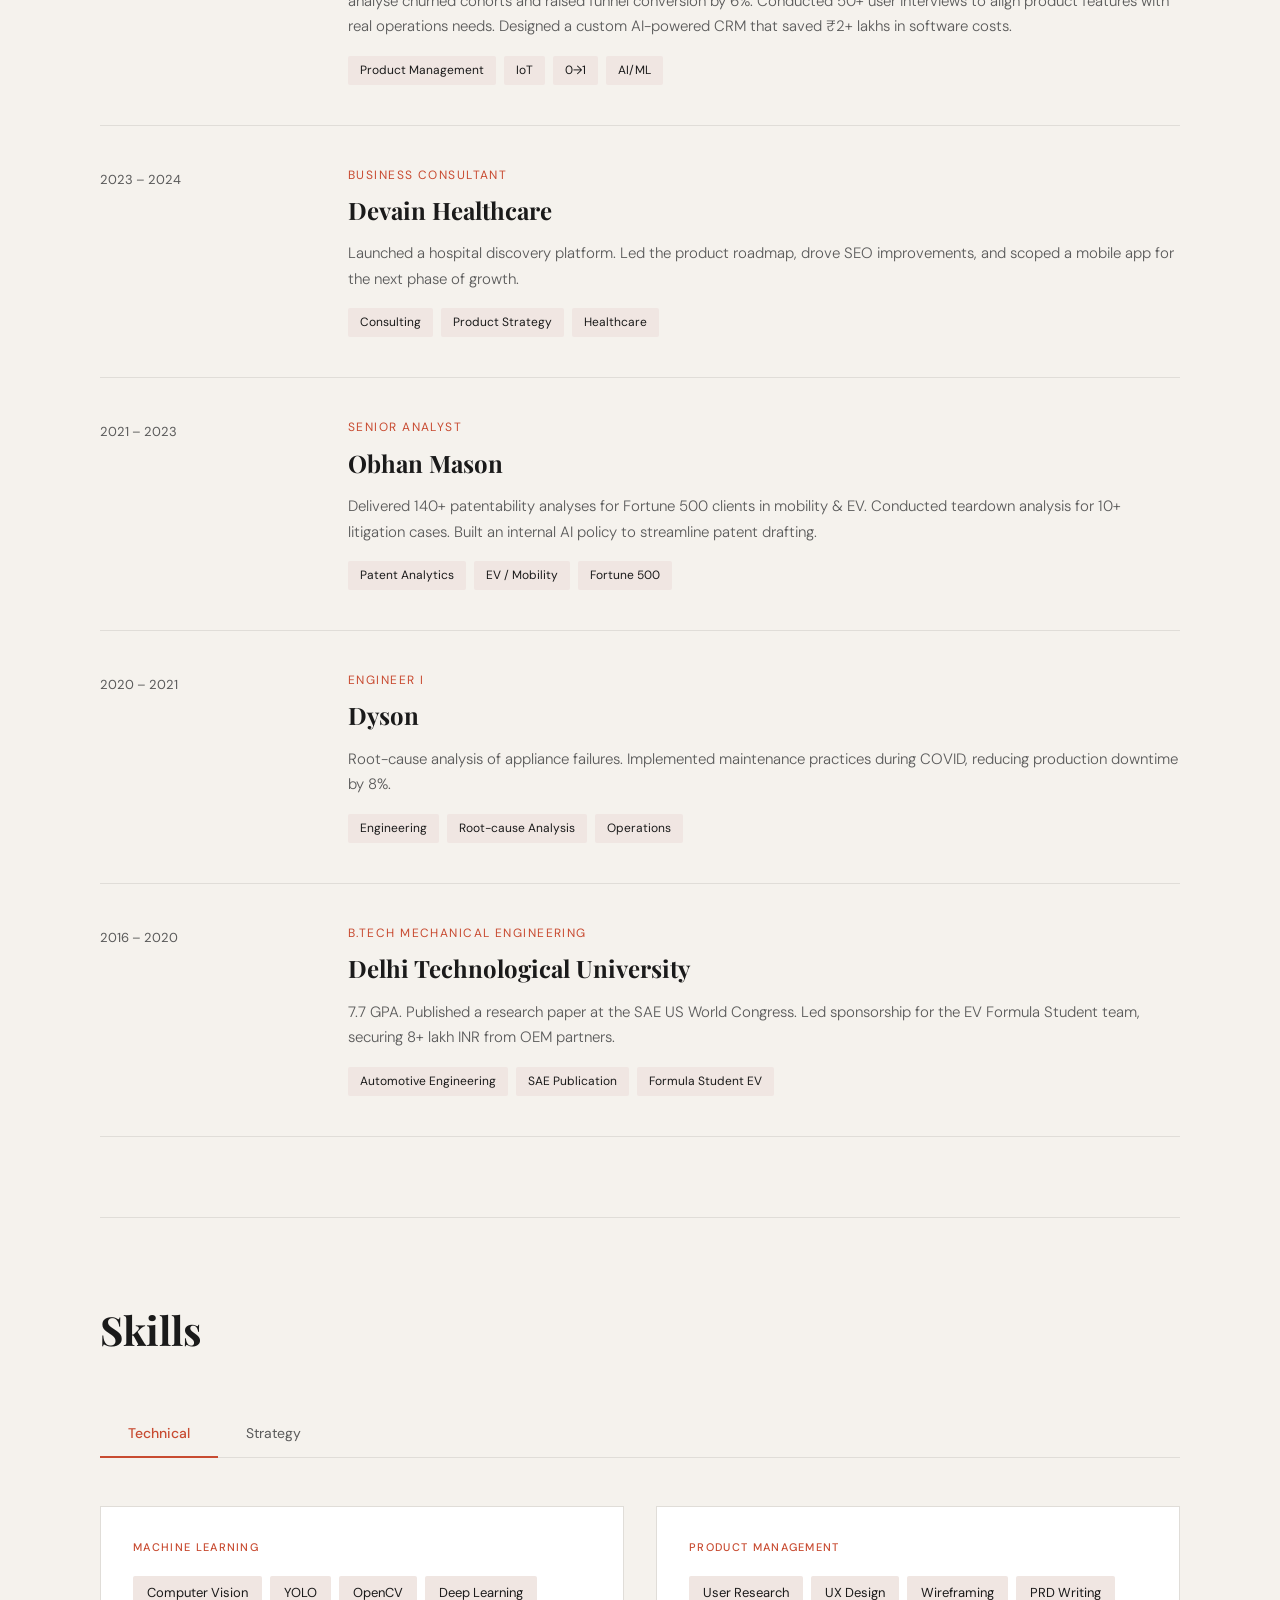
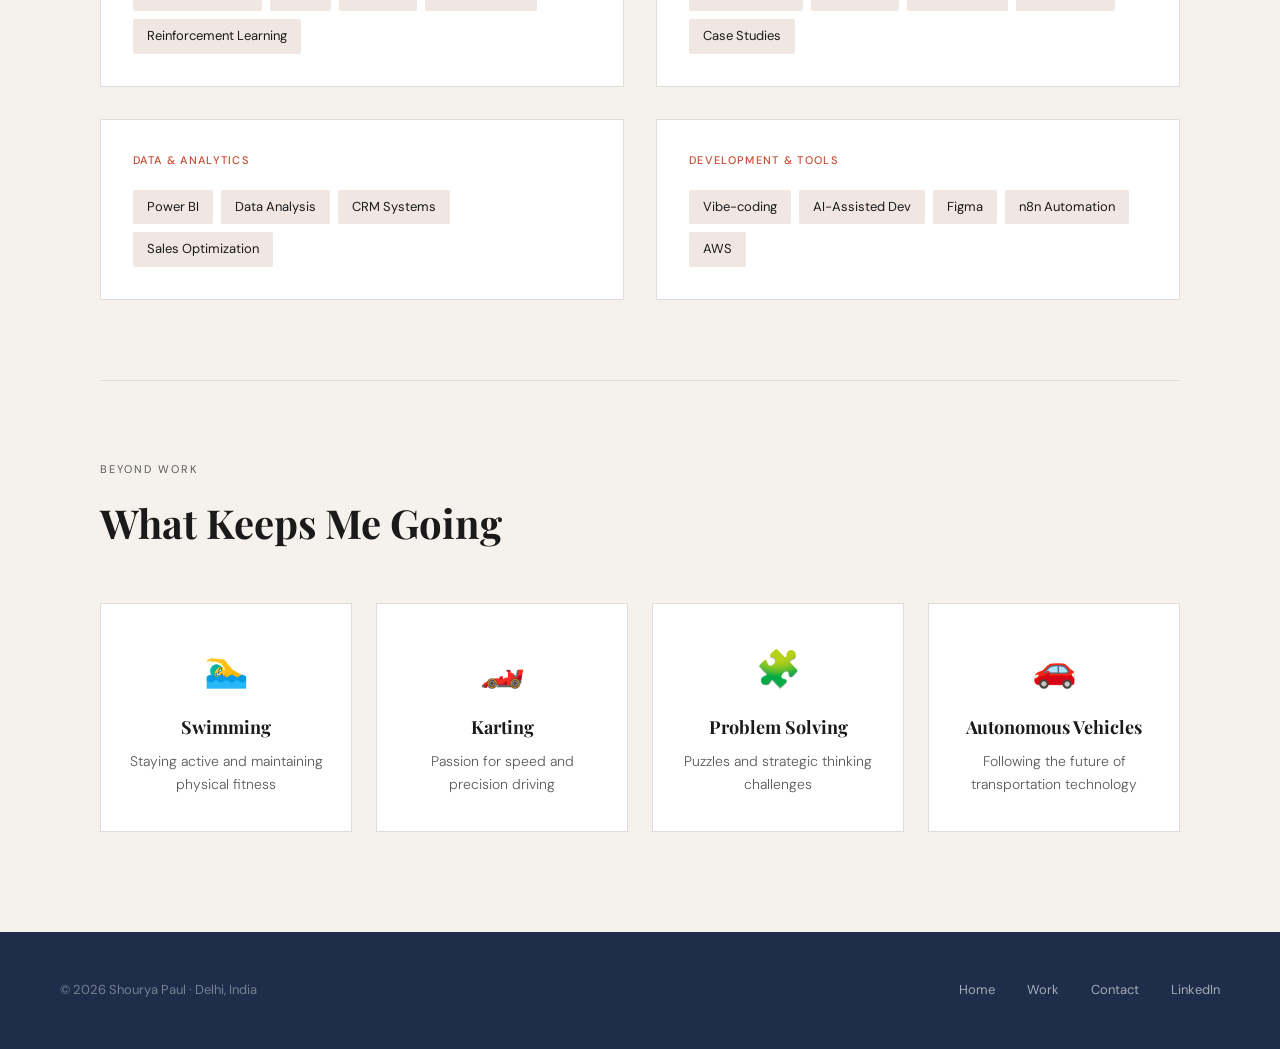
==== commit 71162f35: "Shorten bio text on About page" ====
--- a/about.html
+++ b/about.html
@@ -177,7 +177,7 @@
         <h2 class="bio-heading">Hi, I'm Shourya Paul, from Delhi.</h2>
         <p>A dedicated and innovative professional with a passion for business growth. I bring a unique blend of entrepreneurial spirit and technical acumen, focusing on autonomous systems, electric vehicles, and emerging technologies.</p>
         <p>My journey spans machine learning projects, product management case studies, and data-driven solutions. I'm eager to apply my skills to drive success and contribute to meaningful business and product goals.</p>
-        <p>Currently pursuing my MBA at IIM Ahmedabad while co-running Hammett — an IoT product company I co-founded focused on pool automation in India.</p>
+        <p>Currently pursuing my MBA at IIM Ahmedabad.</p>
       </div>
       <div class="bio-stats">
         <div class="stat-item">
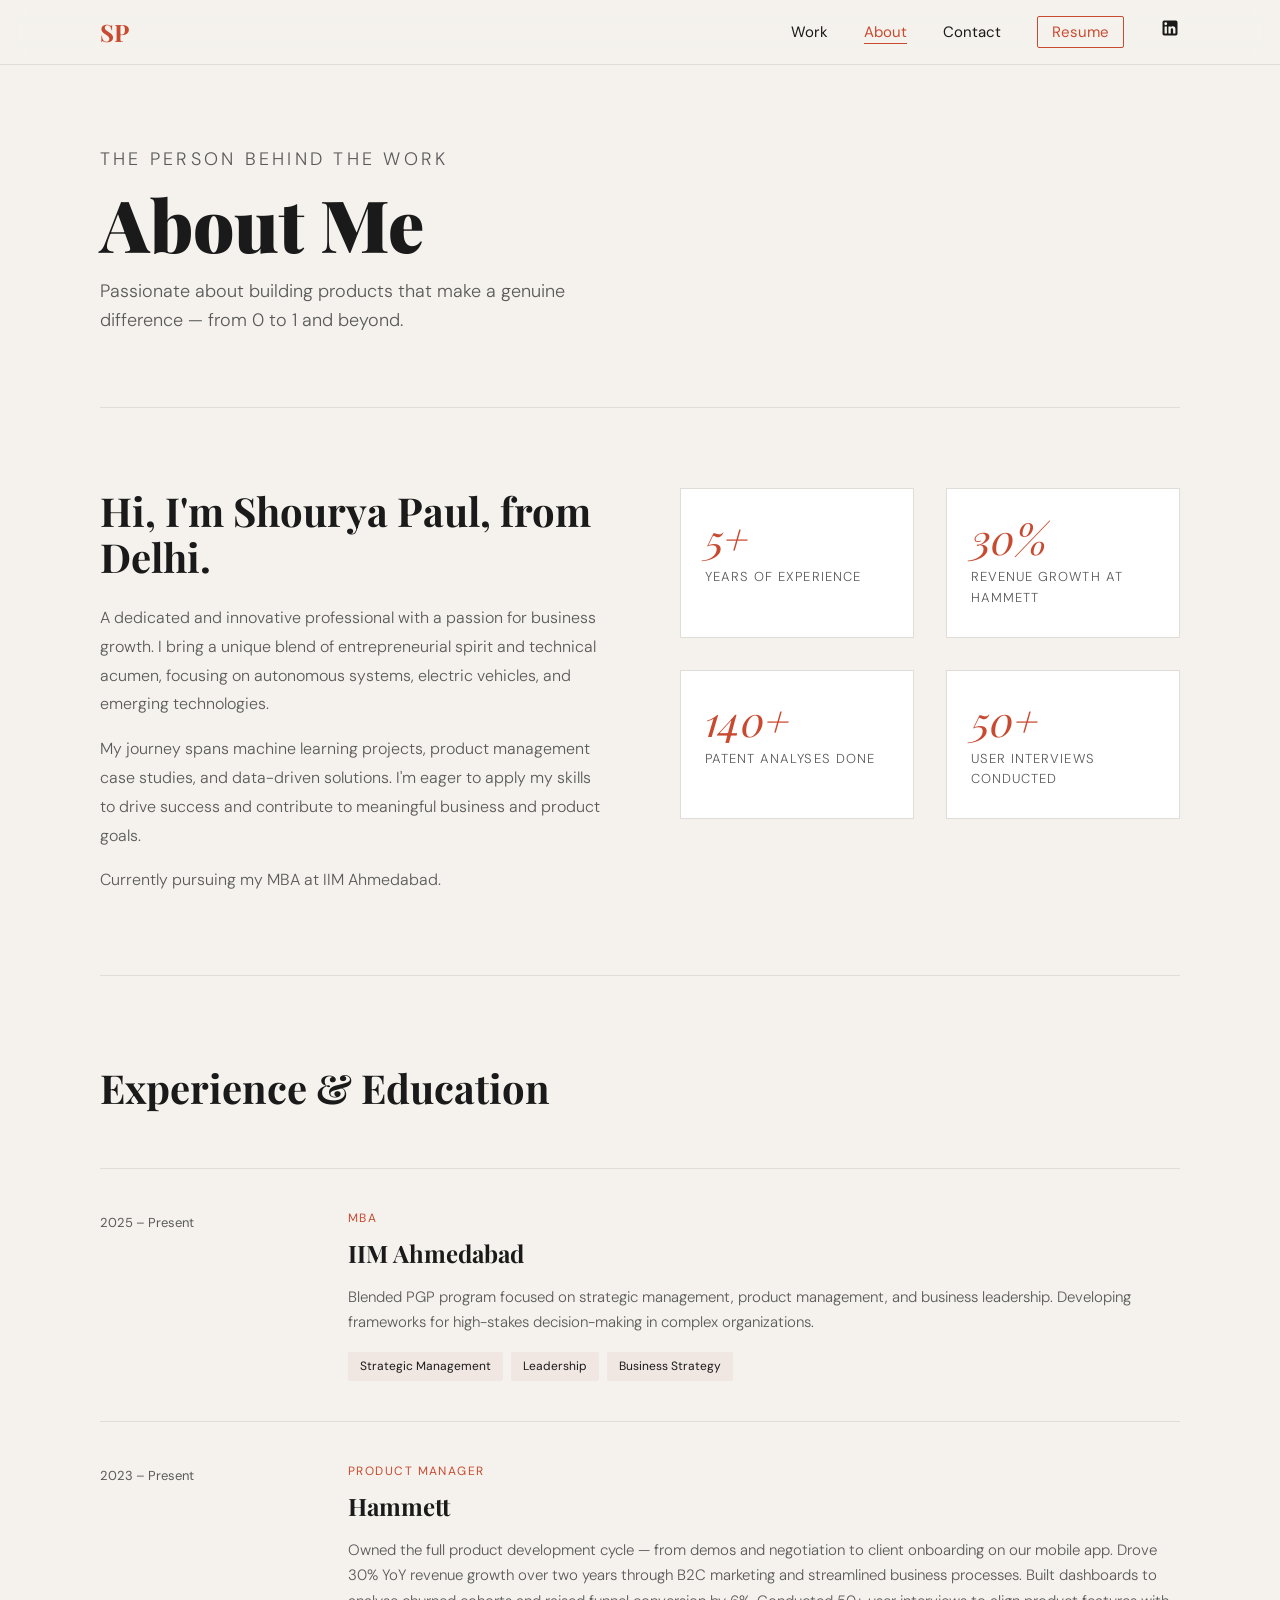
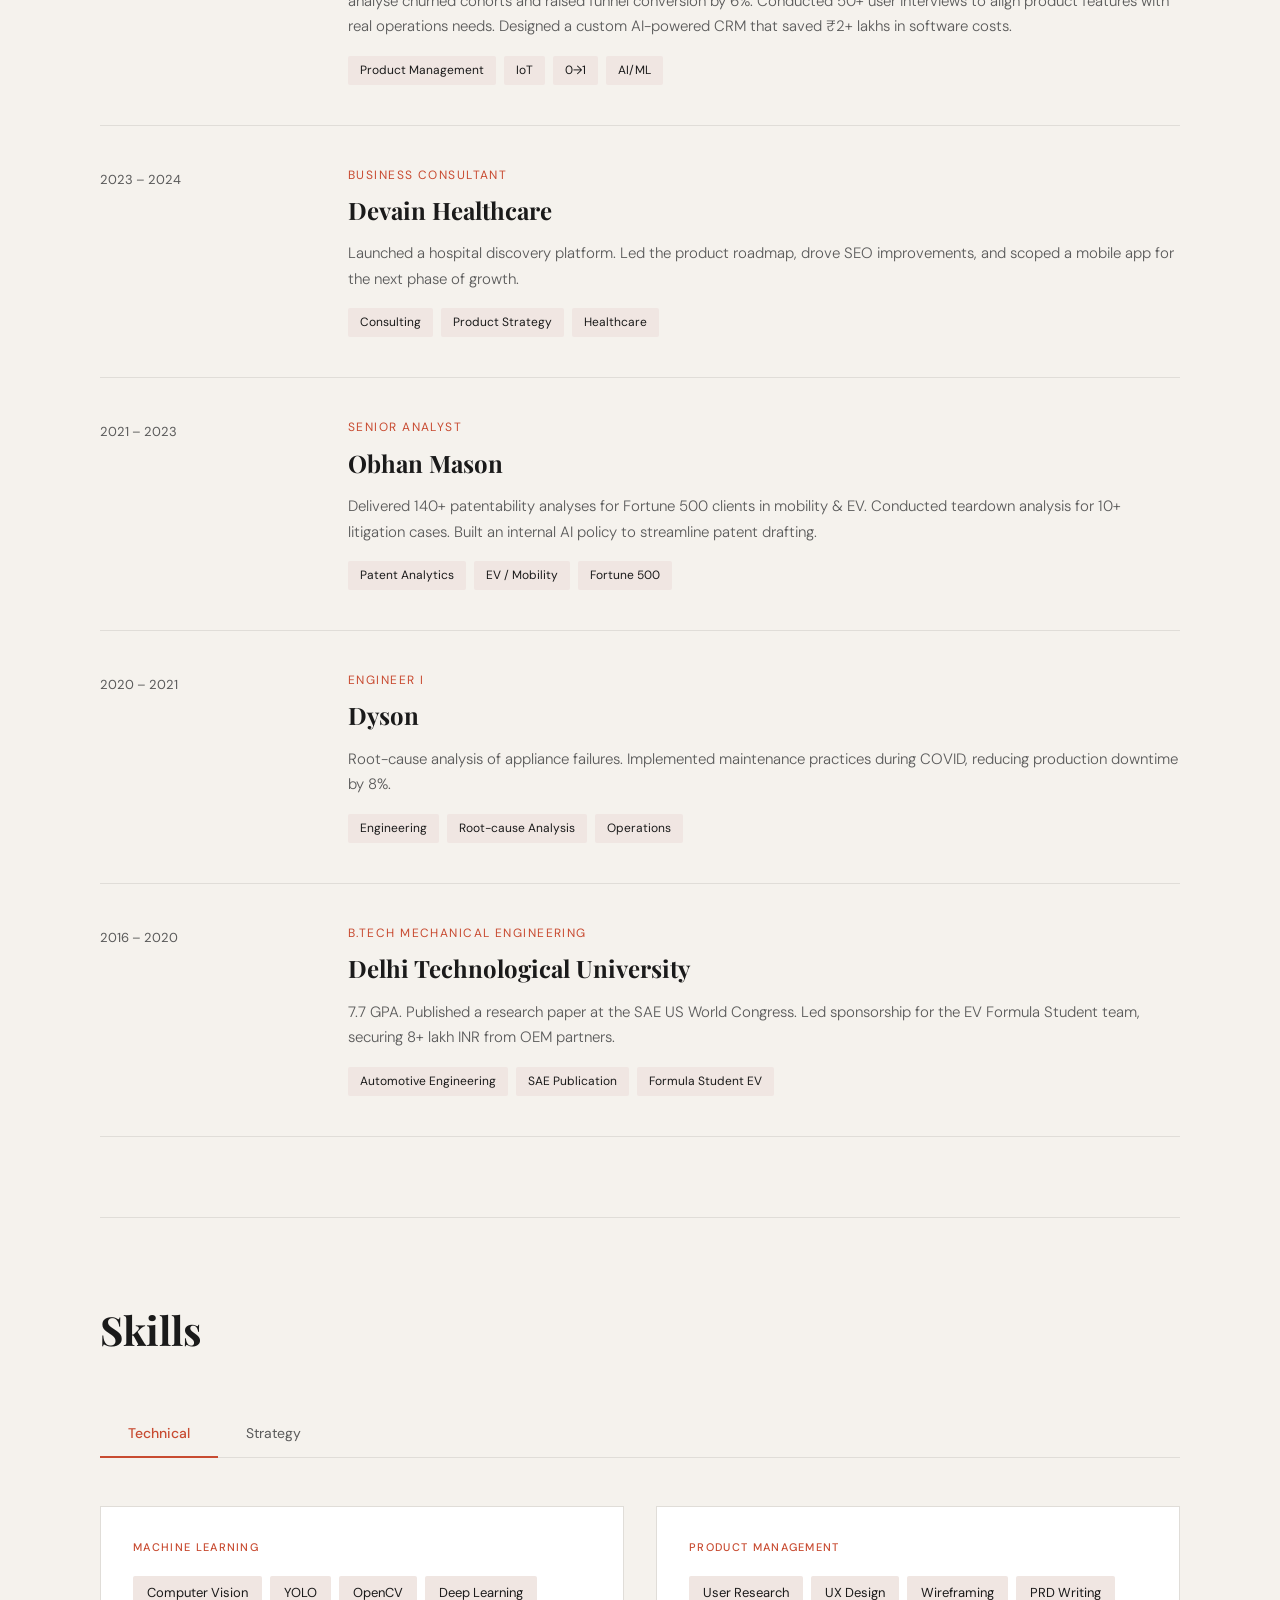
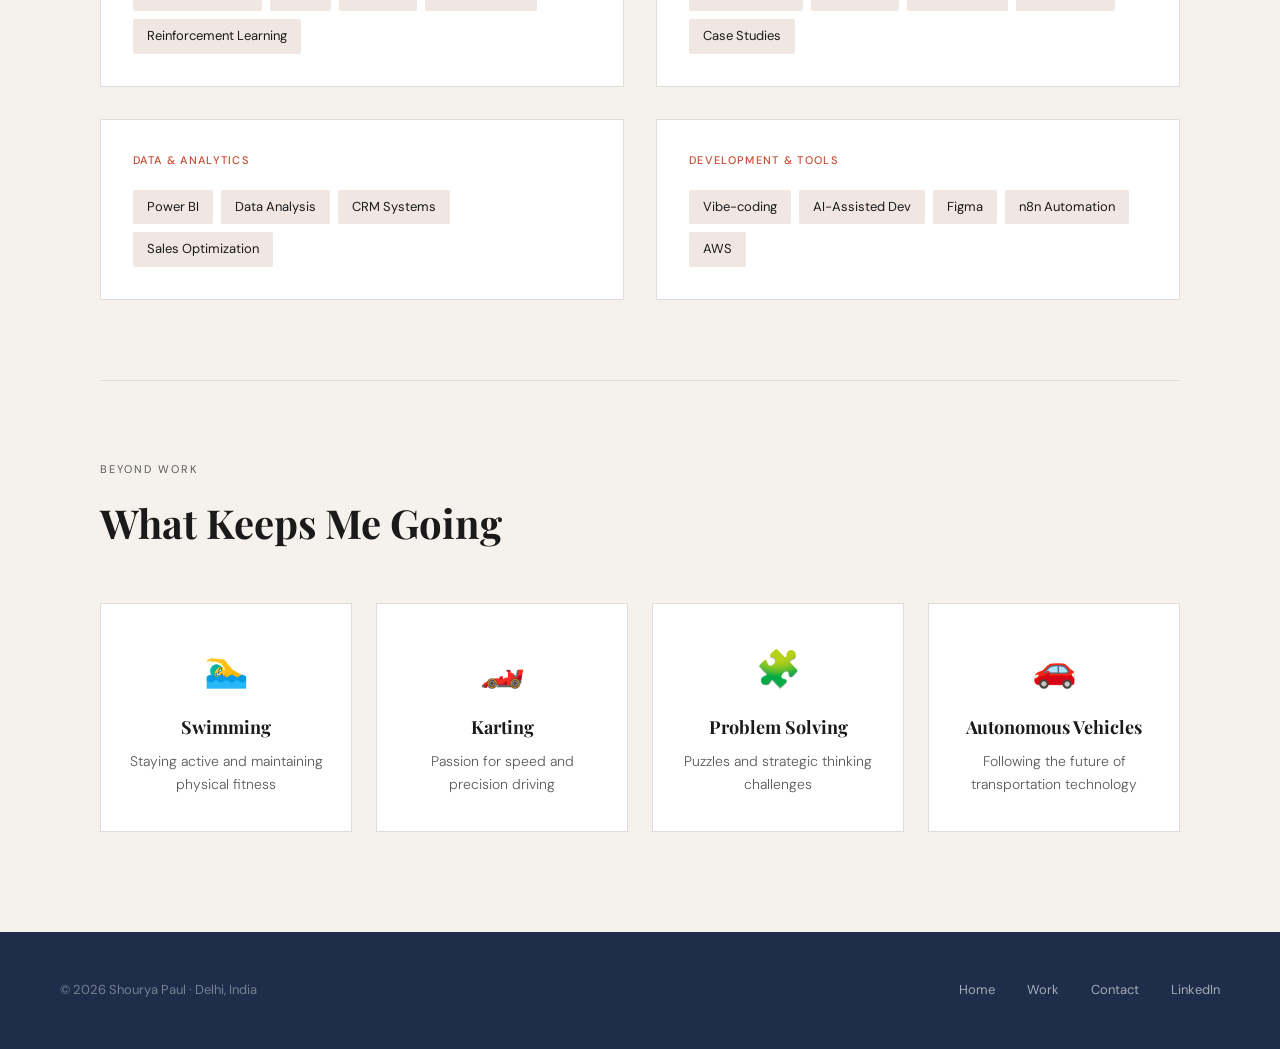
==== commit 23988822: "Update stat from 20+ to 50+" ====
--- a/about.html
+++ b/about.html
@@ -193,7 +193,7 @@
           <div class="stat-label">Patent Analyses Done</div>
         </div>
         <div class="stat-item">
-          <div class="stat-number">20+</div>
+          <div class="stat-number">50+</div>
           <div class="stat-label">User Interviews Conducted</div>
         </div>
       </div>
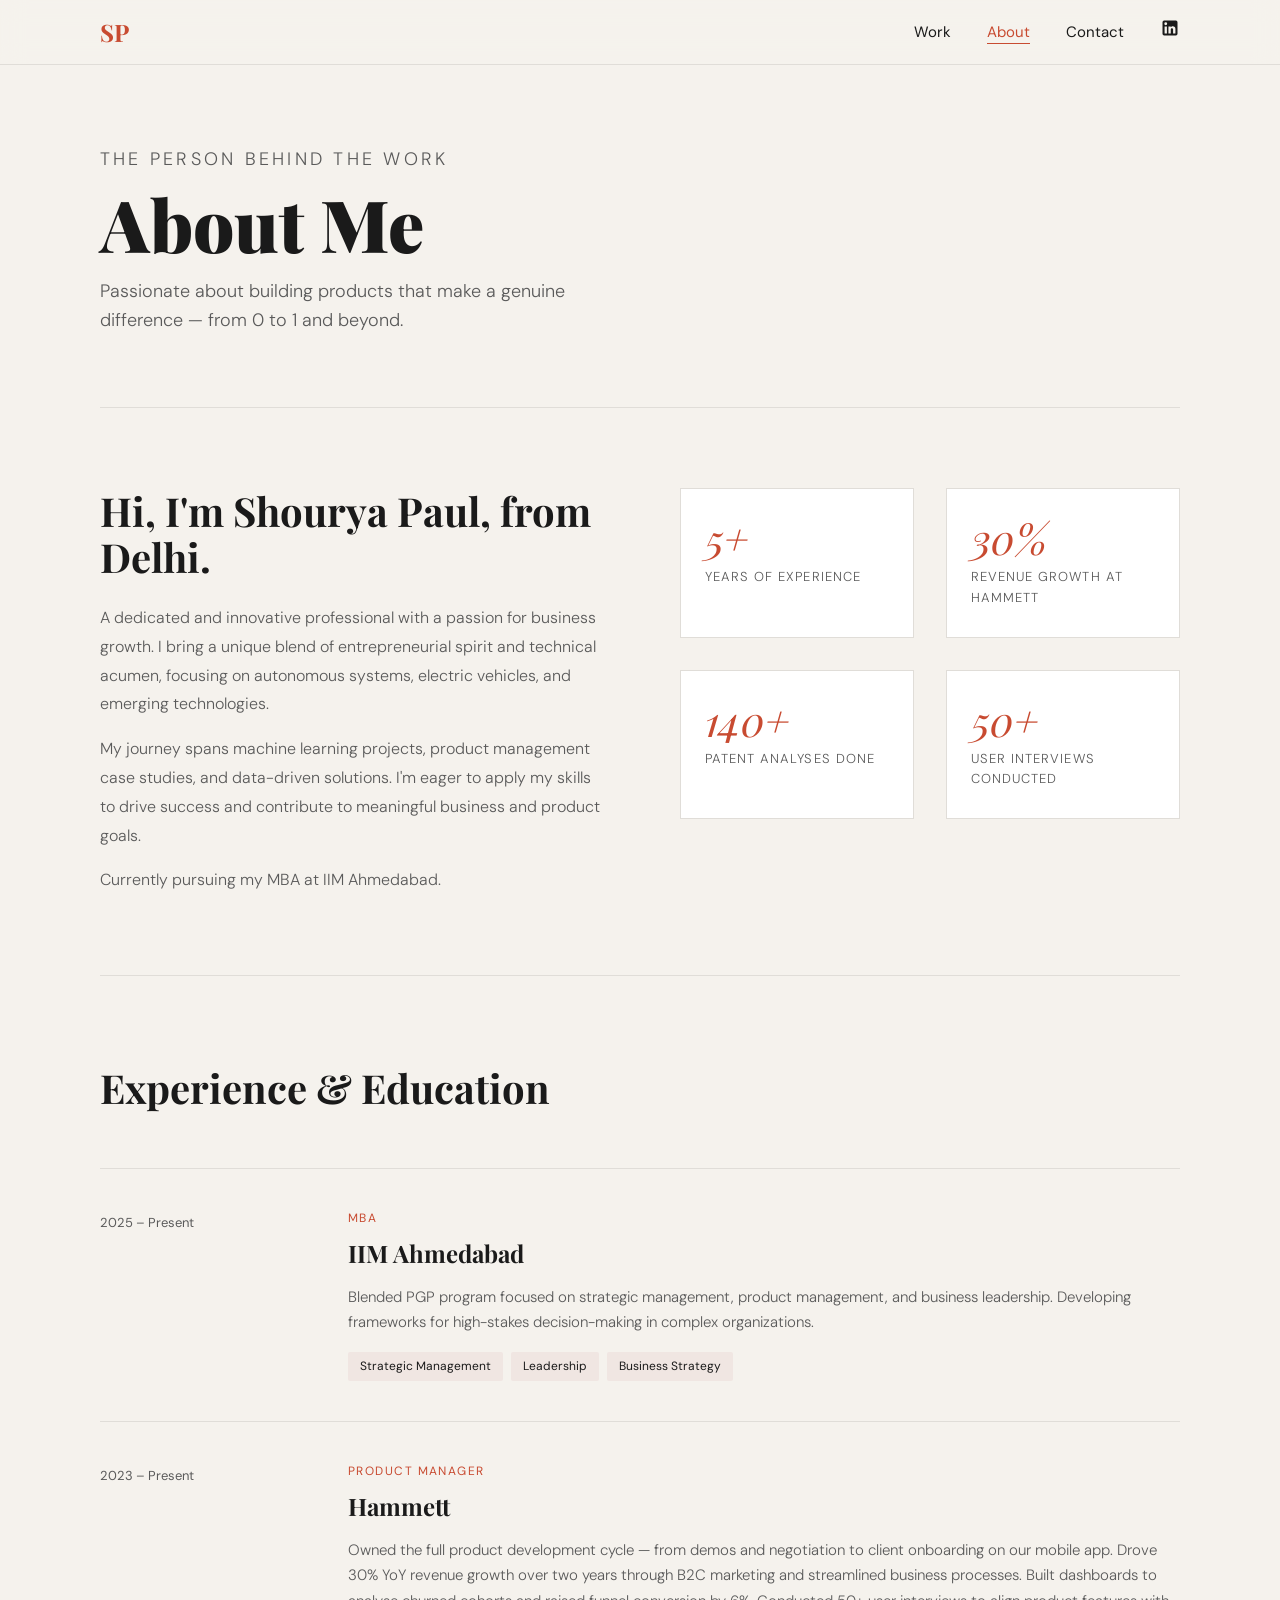
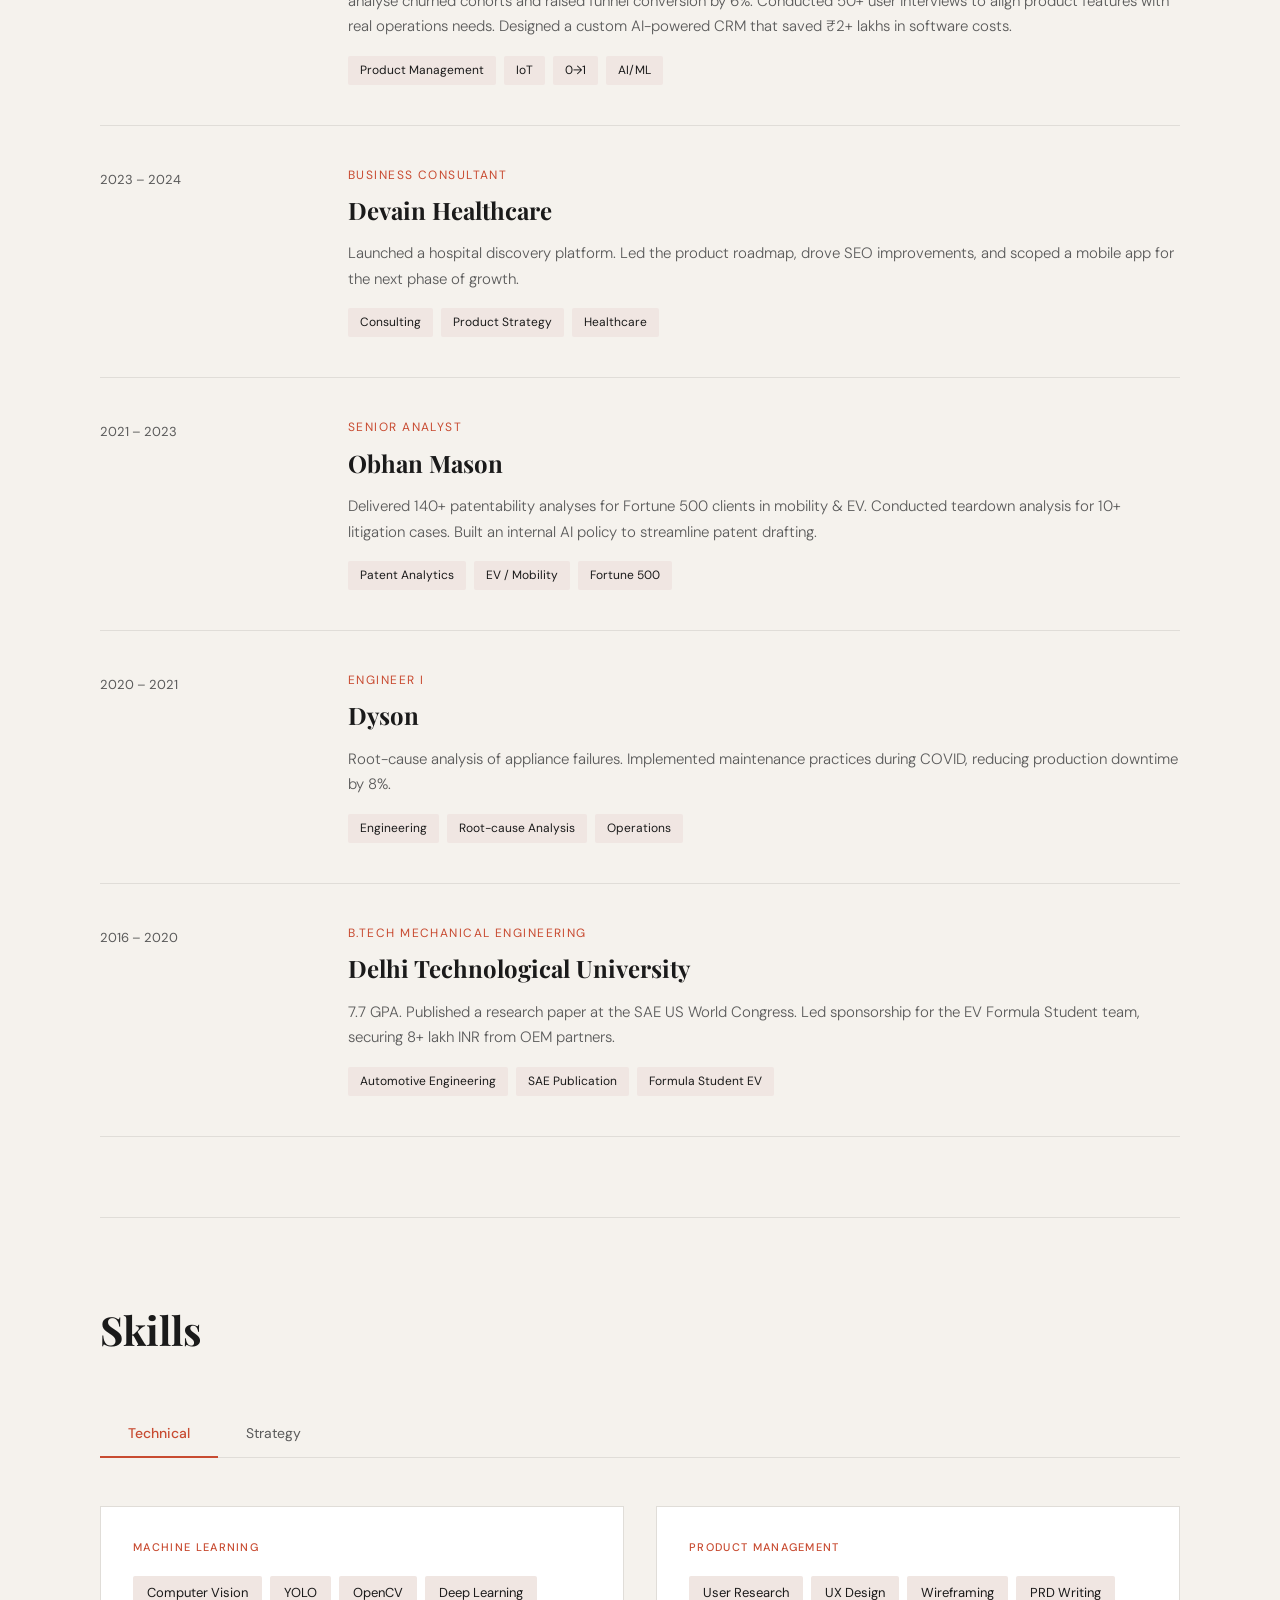
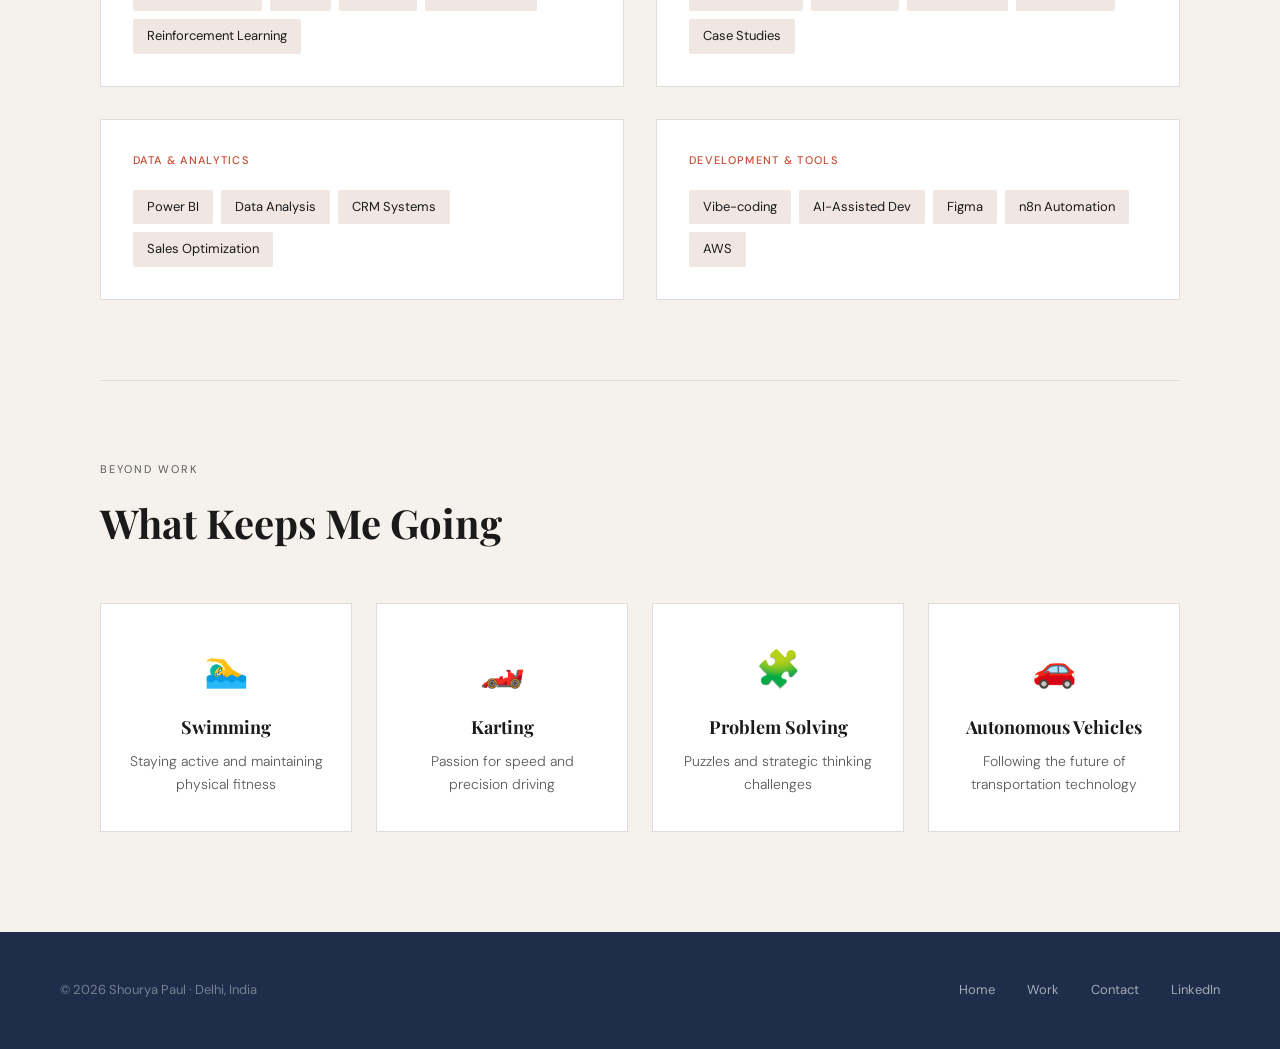
==== commit c48922f7: "Remove Resume nav button" ====
--- a/about.html
+++ b/about.html
@@ -43,9 +43,6 @@
     .nav-links a::after { content: ''; position: absolute; bottom: -2px; left: 0; width: 0; height: 1px; background: var(--accent); transition: width 0.25s ease; }
     .nav-links a:hover, .nav-links a.active { color: var(--accent); }
     .nav-links a:hover::after, .nav-links a.active::after { width: 100%; }
-    .nav-resume { font-family: 'DM Sans', sans-serif; font-size: 13px; font-weight: 500; color: var(--accent) !important; border: 1px solid var(--accent); padding: 5px 14px; border-radius: 2px; transition: background 0.2s, color 0.2s; }
-    .nav-resume:hover { background: var(--accent); color: white !important; }
-    .nav-resume::after { display: none !important; }
     .nav-linkedin svg { transition: opacity 0.2s; }
     .nav-linkedin:hover svg { opacity: 0.7; }
 
@@ -150,7 +147,7 @@
         <li><a href="work.html">Work</a></li>
         <li><a href="about.html" class="active">About</a></li>
         <li><a href="contact.html">Contact</a></li>
-        <li><a href="https://iima1-my.sharepoint.com/:w:/g/personal/bpgp25shourya_iima_ac_in/IQBRQEPeNV-XToEo9DGmGY9GAXeZsDJCK5v2bTV4183C_gU?e=xTIPM1" target="_blank" rel="noopener noreferrer" class="nav-resume">Resume</a></li>
+
         <li>
           <a href="https://linkedin.com/in/shourya-paul22" target="_blank" rel="noopener noreferrer" class="nav-linkedin" aria-label="LinkedIn">
             <svg width="20" height="20" viewBox="0 0 24 24" fill="#1A1A1A">
